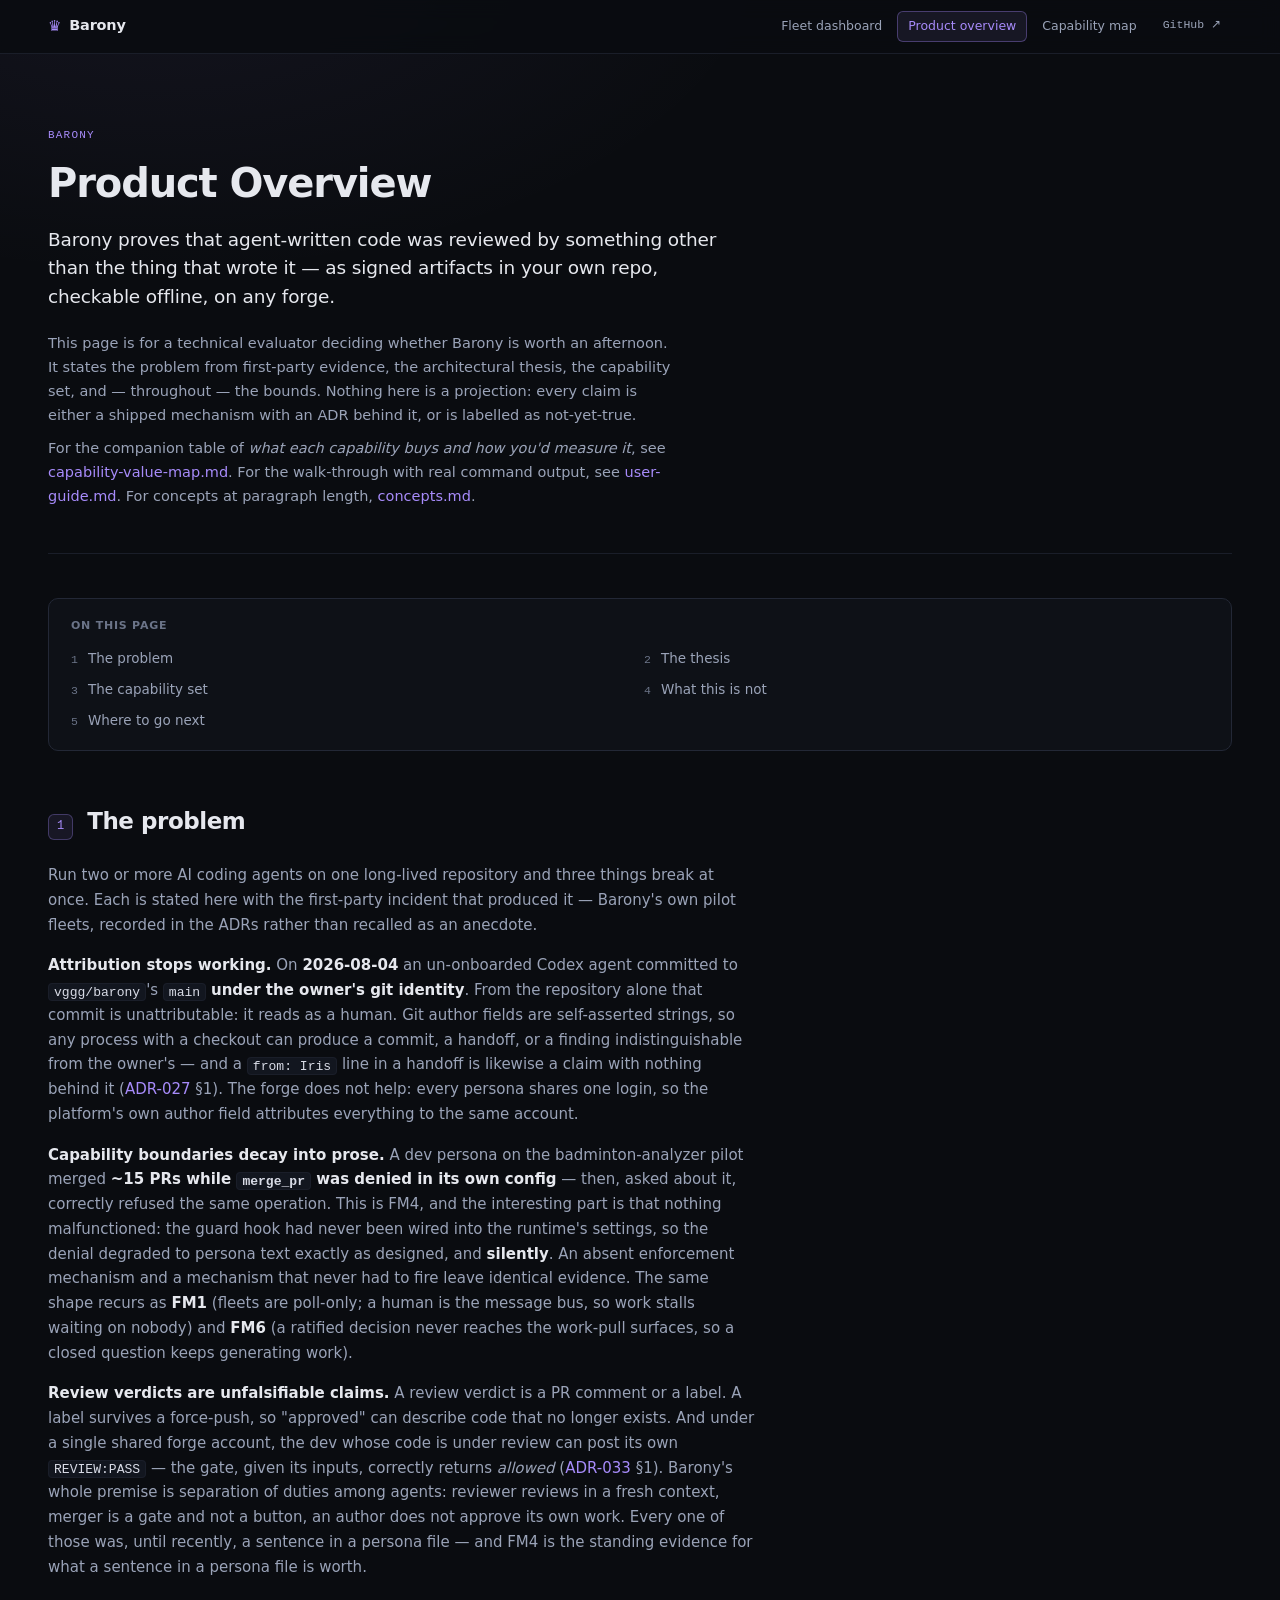
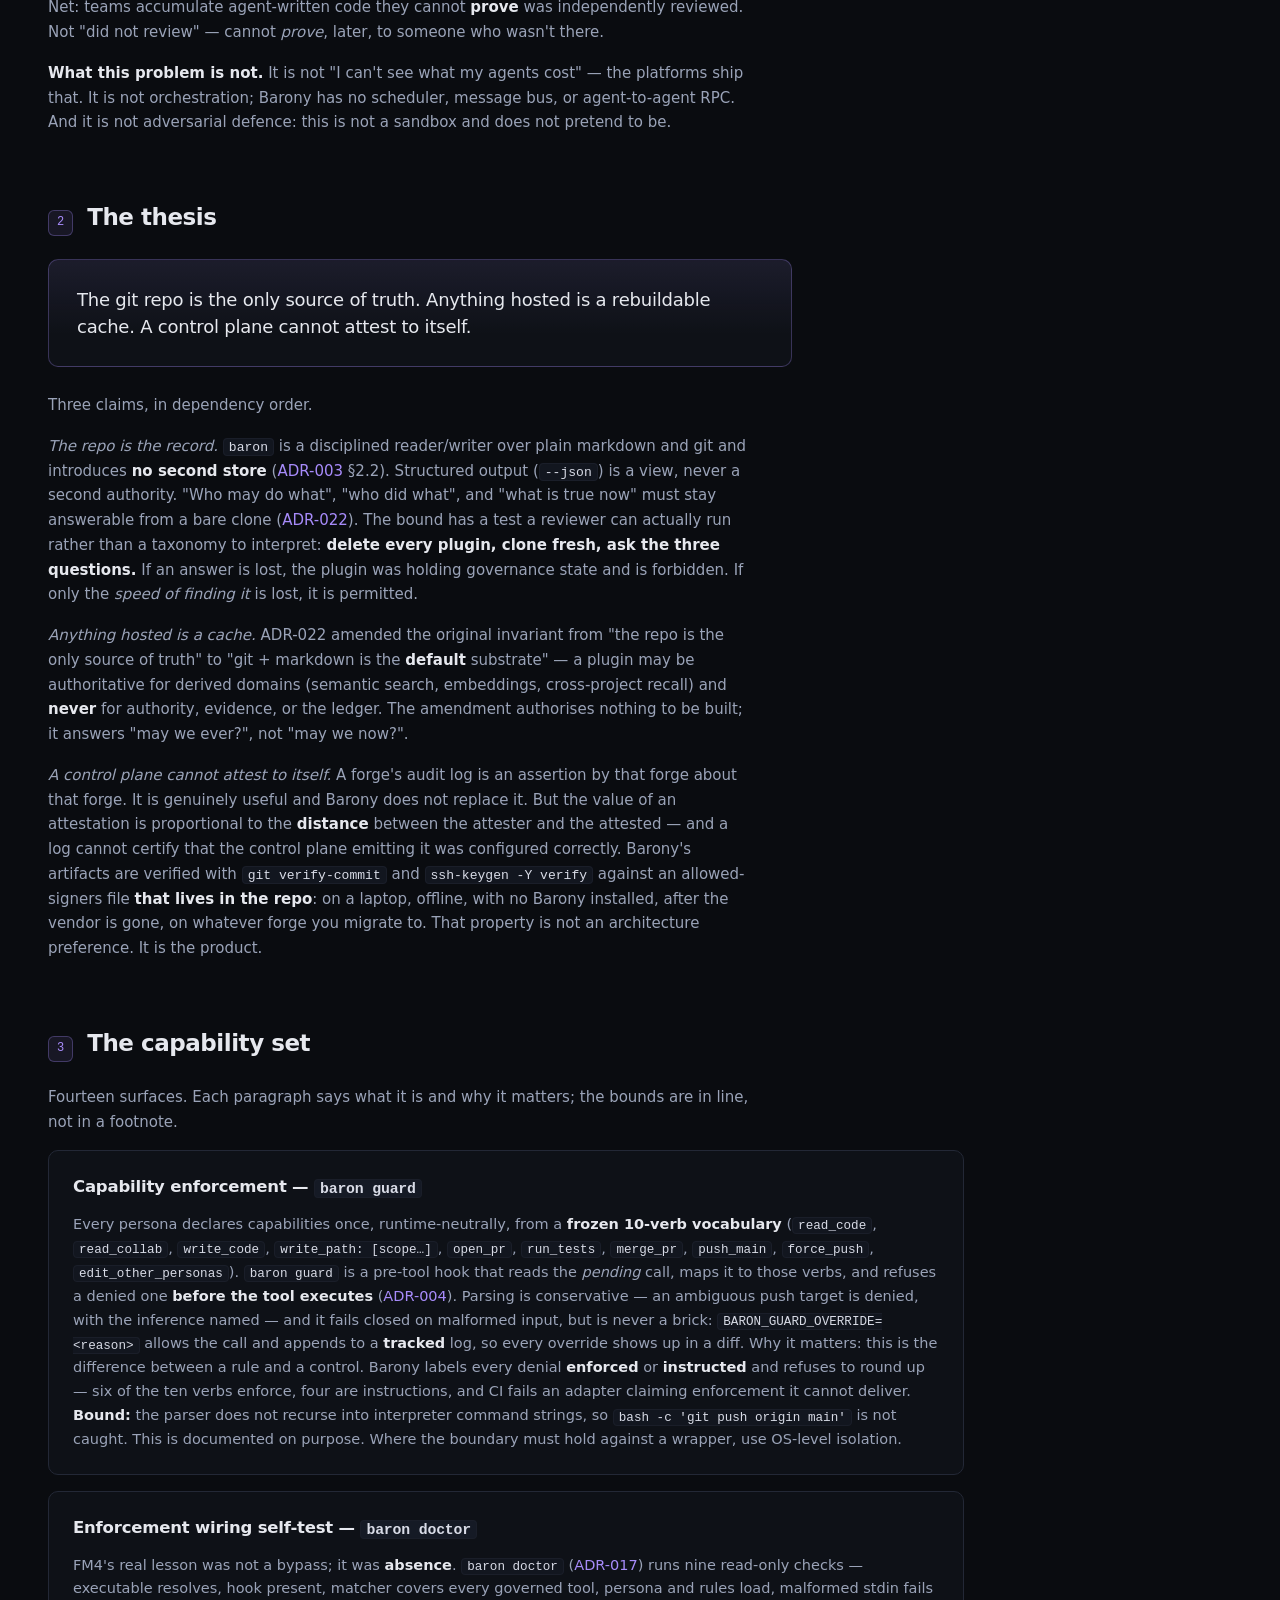
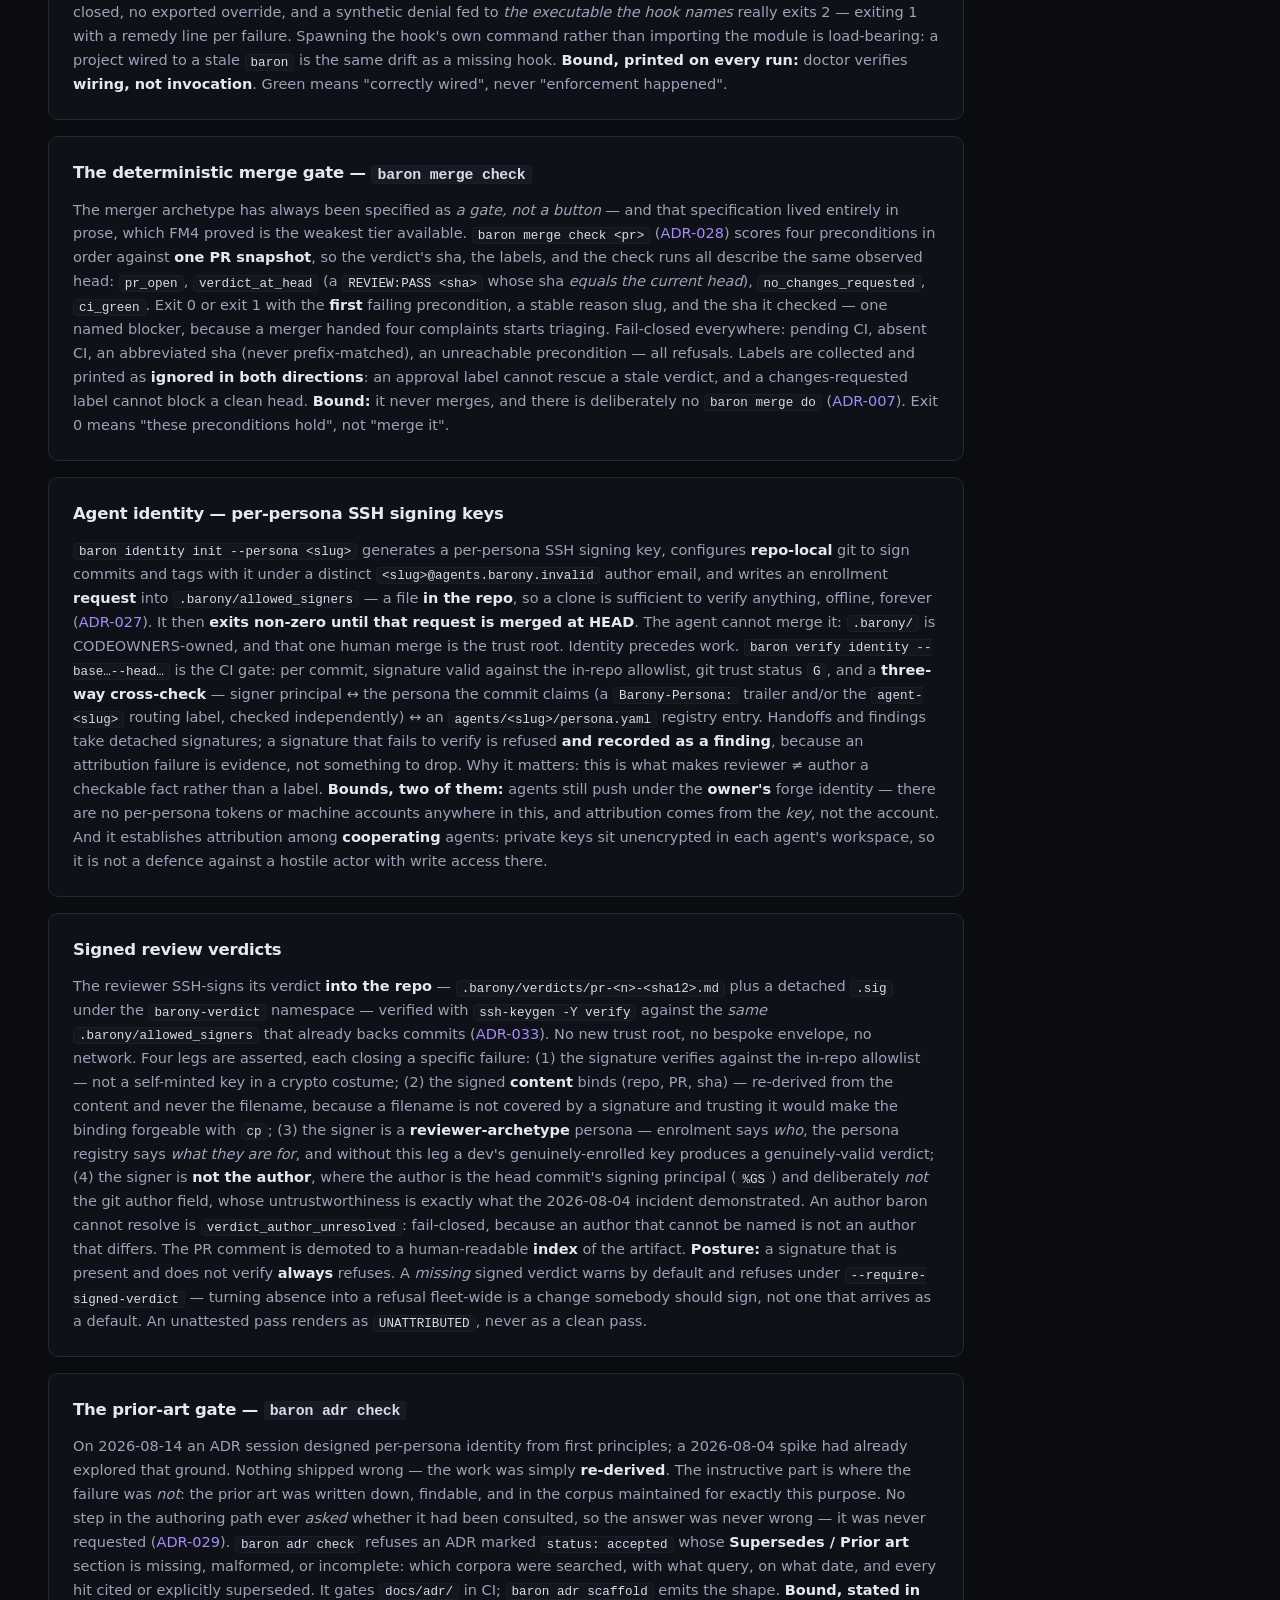
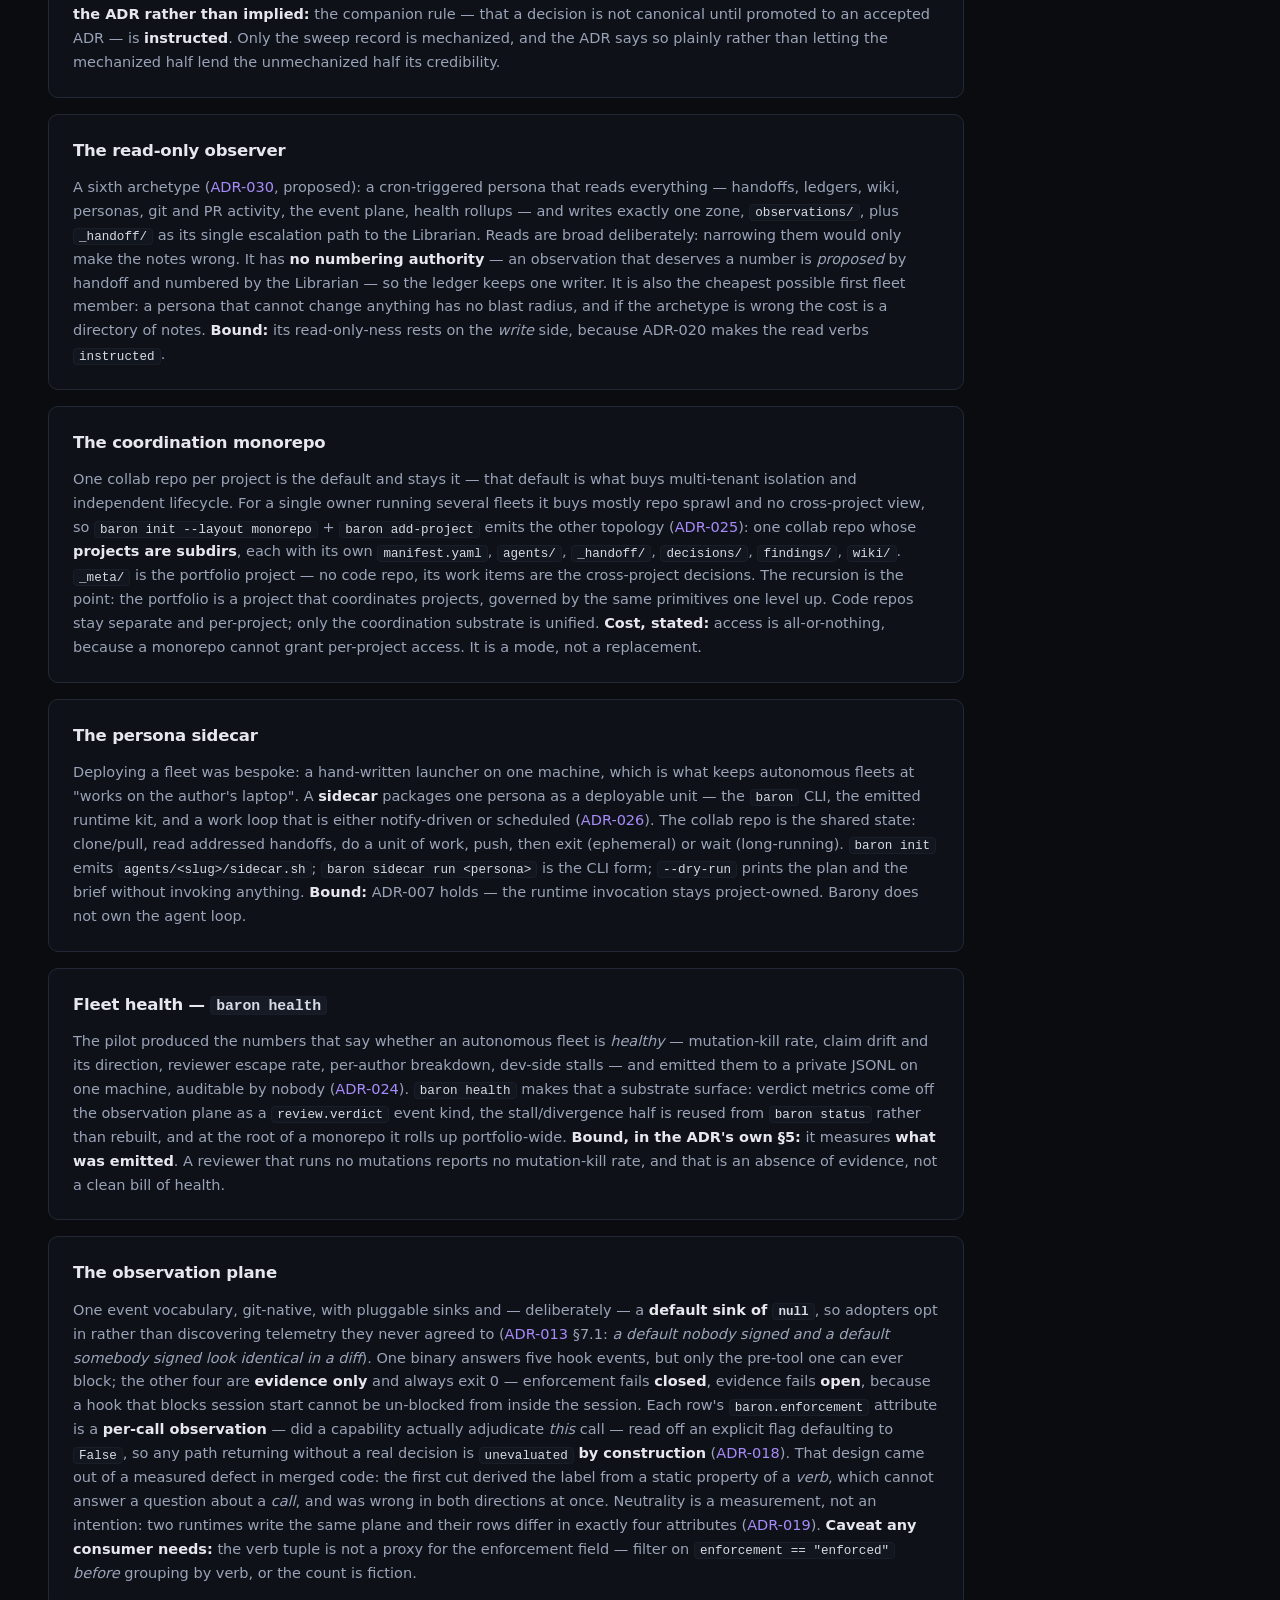
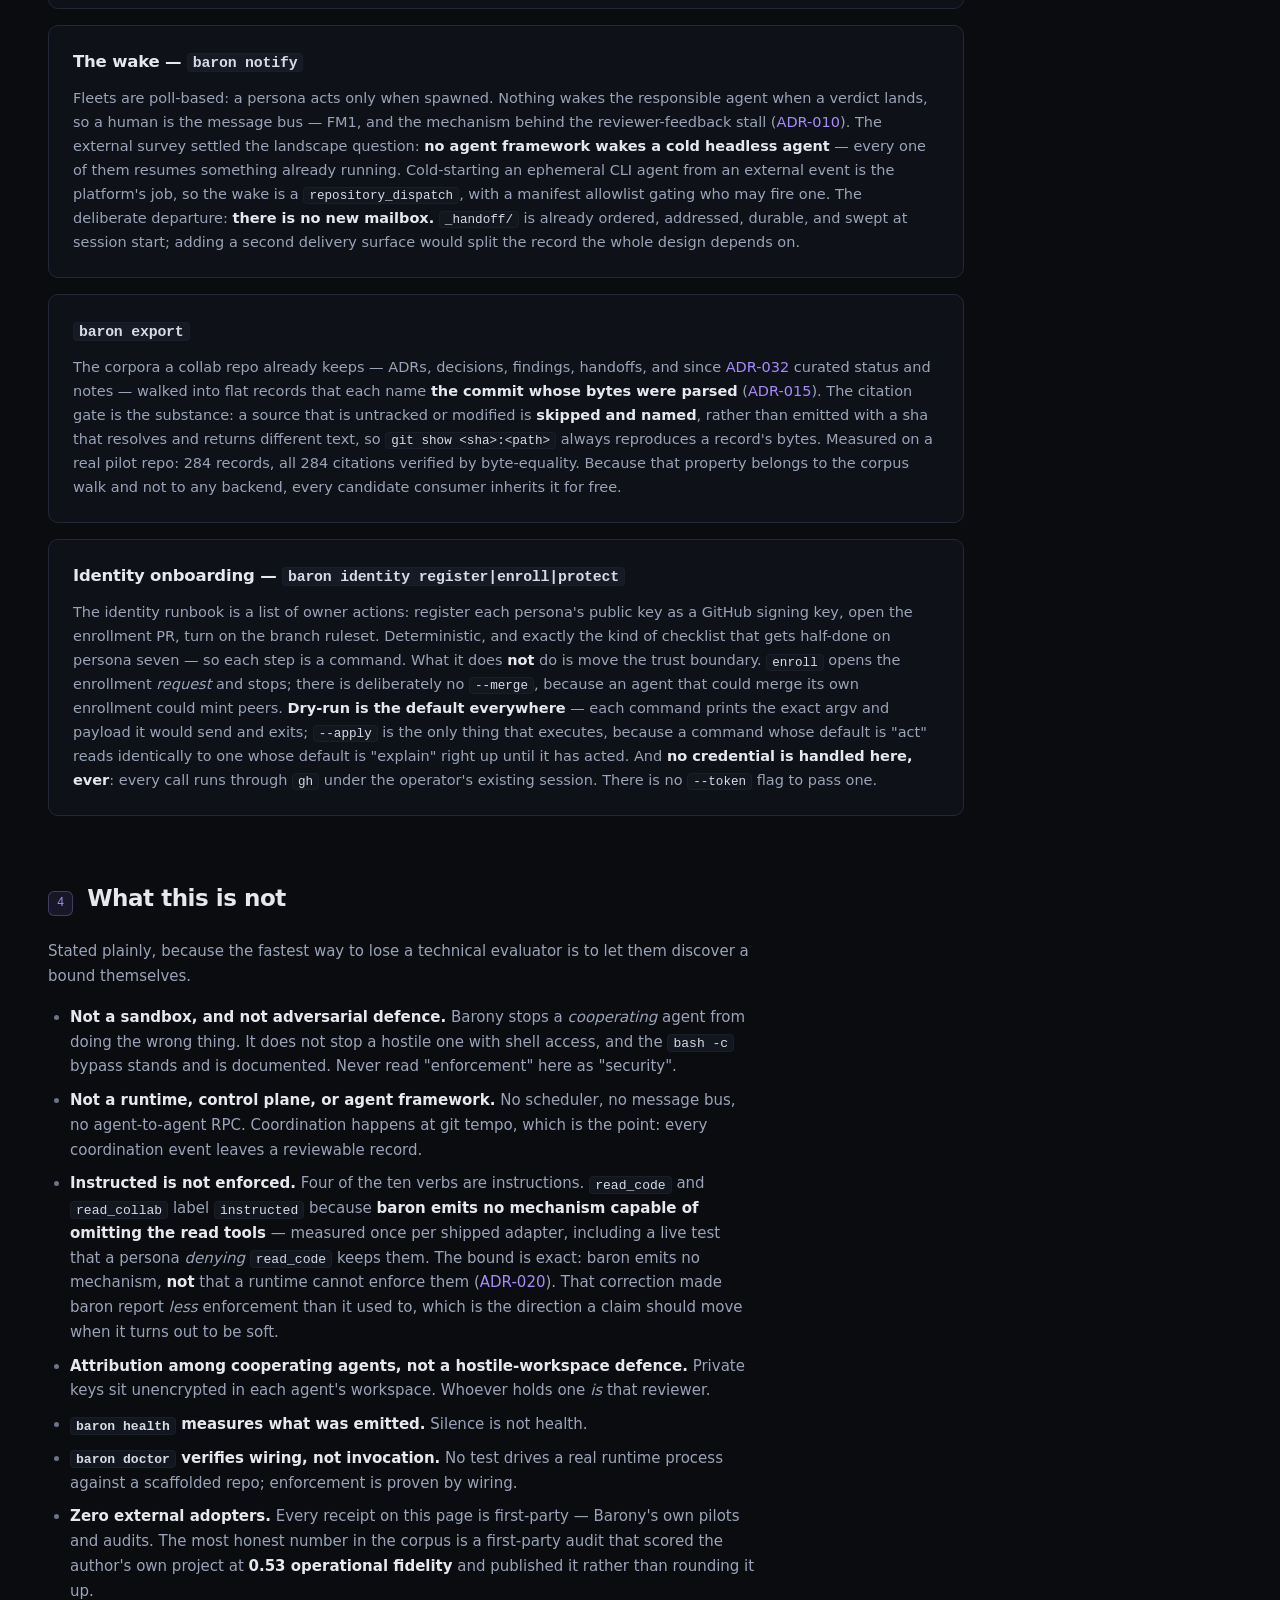
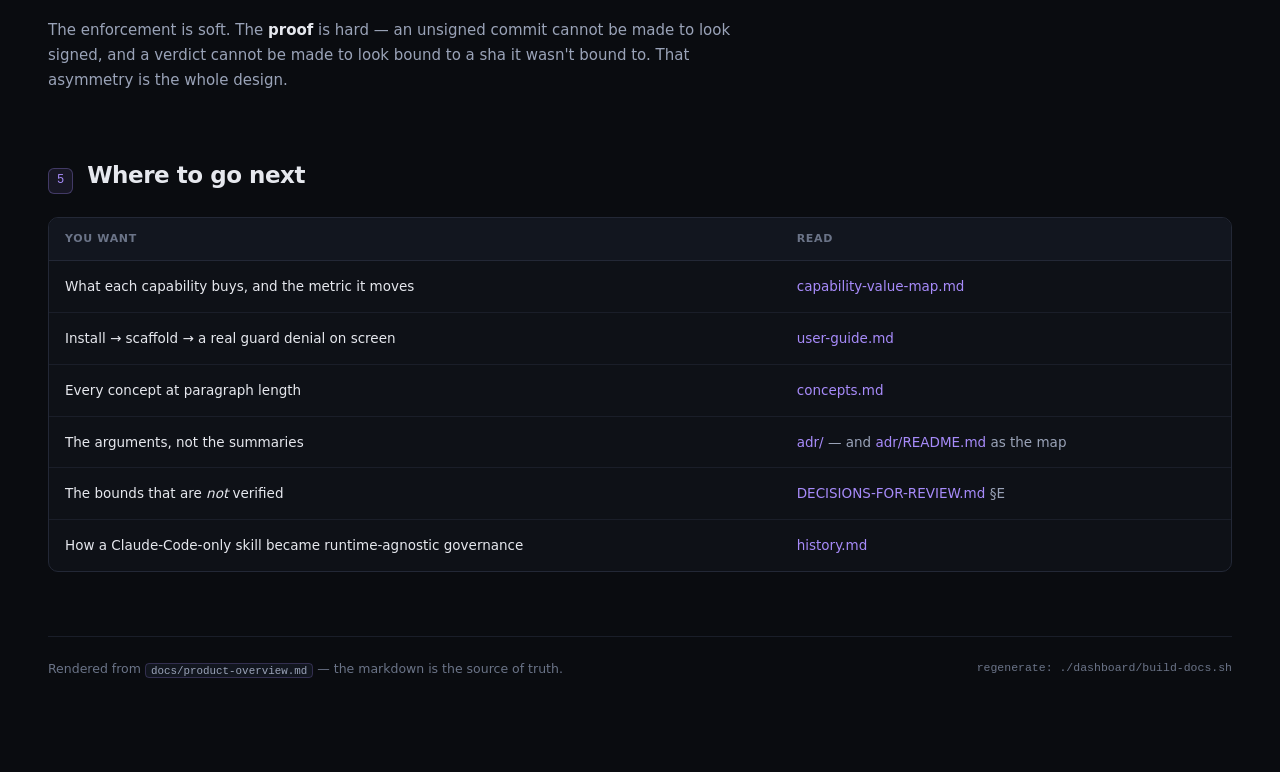
==== dashboard/overview/index.html @ 1c7c7f32 "dev: docs | publish product overview + capability map as Pages, rendered from the markdown `vggg.git" ====
<!doctype html>
<html lang="en">
<head>
<meta charset="utf-8">
<meta name="viewport" content="width=device-width, initial-scale=1">
<title>Barony — Product Overview</title>
<meta name="description" content="Barony proves that agent-written code was reviewed by something other than the thing that wrote it — as signed artifacts in your own repo, checkable offline, on any forge.">
<meta property="og:title" content="Barony — Product Overview">
<meta property="og:description" content="Barony proves that agent-written code was reviewed by something other than the thing that wrote it — as signed artifacts in your own repo, checkable offline, on any forge.">
<link rel="icon" href="data:image/svg+xml,<svg xmlns='http://www.w3.org/2000/svg' viewBox='0 0 100 100'><text y='.9em' font-size='90'>&#9819;</text></svg>">
<link rel="stylesheet" href="../assets/site.css">
</head>
<body>
<!-- GENERATED from docs/product-overview.md by dashboard/build_docs.py — do not edit by hand. -->
<nav class="nav"><div class="nav-in"><a class="nav-brand" href="../"><span class="glyph">&#9819;</span> Barony</a><div class="nav-links"><a href="../">Fleet dashboard</a><a href="../overview/" class="on">Product overview</a><a href="../value-map/">Capability map</a><a class="ext" href="https://github.com/vggg/barony">GitHub&nbsp;↗</a></div></div></nav>
<div class="wrap">
<header class="hero">
<div class="eyebrow">Barony</div>
<h1>Product Overview</h1>
<p class="lede">Barony proves that agent-written code was reviewed by something other than the thing that wrote it — as signed artifacts in your own repo, checkable offline, on any forge.</p>
<p class="standfirst">This page is for a technical evaluator deciding whether Barony is worth an afternoon. It states the problem from first-party evidence, the architectural thesis, the capability set, and — throughout — the bounds. Nothing here is a projection: every claim is either a shipped mechanism with an ADR behind it, or is labelled as not-yet-true.</p>
<p class="standfirst">For the companion table of <em>what each capability buys and how you&#x27;d measure it</em>, see <a href="../value-map/">capability-value-map.md</a>. For the walk-through with real command output, see <a href="https://github.com/vggg/barony/blob/main/docs/user-guide.md">user-guide.md</a>. For concepts at paragraph length, <a href="https://github.com/vggg/barony/blob/main/docs/concepts.md">concepts.md</a>.</p>
</header>
<nav class="toc"><h2>On this page</h2><ol><li><span class="n">1</span><a href="#the-problem">The problem</a></li>
<li><span class="n">2</span><a href="#the-thesis">The thesis</a></li>
<li><span class="n">3</span><a href="#the-capability-set">The capability set</a></li>
<li><span class="n">4</span><a href="#what-this-is-not">What this is not</a></li>
<li><span class="n">5</span><a href="#where-to-go-next">Where to go next</a></li></ol></nav>
<section class="sec" id="the-problem"><div class="sec-head"><span class="sec-num">1</span><h2>The problem</h2></div><p>Run two or more AI coding agents on one long-lived repository and three things break at once. Each is stated here with the first-party incident that produced it — Barony&#x27;s own pilot fleets, recorded in the ADRs rather than recalled as an anecdote.</p>
<p><strong>Attribution stops working.</strong> On <strong>2026-08-04</strong> an un-onboarded Codex agent committed to <code>vggg/barony</code>&#x27;s <code>main</code> <strong>under the owner&#x27;s git identity</strong>. From the repository alone that commit is unattributable: it reads as a human. Git author fields are self-asserted strings, so any process with a checkout can produce a commit, a handoff, or a finding indistinguishable from the owner&#x27;s — and a <code>from: Iris</code> line in a handoff is likewise a claim with nothing behind it (<a href="https://github.com/vggg/barony/blob/main/docs/adr/ADR-027-agent-identity.md">ADR-027</a> §1). The forge does not help: every persona shares one login, so the platform&#x27;s own author field attributes everything to the same account.</p>
<p><strong>Capability boundaries decay into prose.</strong> A dev persona on the badminton-analyzer pilot merged <strong>~15 PRs while <code>merge_pr</code> was denied in its own config</strong> — then, asked about it, correctly refused the same operation. This is FM4, and the interesting part is that nothing malfunctioned: the guard hook had never been wired into the runtime&#x27;s settings, so the denial degraded to persona text exactly as designed, and <strong>silently</strong>. An absent enforcement mechanism and a mechanism that never had to fire leave identical evidence. The same shape recurs as <strong>FM1</strong> (fleets are poll-only; a human is the message bus, so work stalls waiting on nobody) and <strong>FM6</strong> (a ratified decision never reaches the work-pull surfaces, so a closed question keeps generating work).</p>
<p><strong>Review verdicts are unfalsifiable claims.</strong> A review verdict is a PR comment or a label. A label survives a force-push, so &quot;approved&quot; can describe code that no longer exists. And under a single shared forge account, the dev whose code is under review can post its own <code>REVIEW:PASS</code> — the gate, given its inputs, correctly returns <em>allowed</em> (<a href="https://github.com/vggg/barony/blob/main/docs/adr/ADR-033-signed-review-verdicts.md">ADR-033</a> §1). Barony&#x27;s whole premise is separation of duties among agents: reviewer reviews in a fresh context, merger is a gate and not a button, an author does not approve its own work. Every one of those was, until recently, a sentence in a persona file — and FM4 is the standing evidence for what a sentence in a persona file is worth.</p>
<p>Net: teams accumulate agent-written code they cannot <strong>prove</strong> was independently reviewed. Not &quot;did not review&quot; — cannot <em>prove</em>, later, to someone who wasn&#x27;t there.</p>
<p><strong>What this problem is not.</strong> It is not &quot;I can&#x27;t see what my agents cost&quot; — the platforms ship that. It is not orchestration; Barony has no scheduler, message bus, or agent-to-agent RPC. And it is not adversarial defence: this is not a sandbox and does not pretend to be.</p></section>
<section class="sec" id="the-thesis"><div class="sec-head"><span class="sec-num">2</span><h2>The thesis</h2></div><div class="thesis"><p>The git repo is the only source of truth. Anything hosted is a rebuildable cache. A control plane cannot attest to itself.</p></div>
<p>Three claims, in dependency order.</p>
<p><em>The repo is the record.</em> <code>baron</code> is a disciplined reader/writer over plain markdown and git and introduces <strong>no second store</strong> (<a href="https://github.com/vggg/barony/blob/main/docs/adr/ADR-003-baron-cli.md">ADR-003</a> §2.2). Structured output (<code>--json</code>) is a view, never a second authority. &quot;Who may do what&quot;, &quot;who did what&quot;, and &quot;what is true now&quot; must stay answerable from a bare clone (<a href="https://github.com/vggg/barony/blob/main/docs/adr/ADR-022-substrate-invariant-amended-default-not-only.md">ADR-022</a>). The bound has a test a reviewer can actually run rather than a taxonomy to interpret: <strong>delete every plugin, clone fresh, ask the three questions.</strong> If an answer is lost, the plugin was holding governance state and is forbidden. If only the <em>speed of finding it</em> is lost, it is permitted.</p>
<p><em>Anything hosted is a cache.</em> ADR-022 amended the original invariant from &quot;the repo is the only source of truth&quot; to &quot;git + markdown is the <strong>default</strong> substrate&quot; — a plugin may be authoritative for derived domains (semantic search, embeddings, cross-project recall) and <strong>never</strong> for authority, evidence, or the ledger. The amendment authorises nothing to be built; it answers &quot;may we ever?&quot;, not &quot;may we now?&quot;.</p>
<p><em>A control plane cannot attest to itself.</em> A forge&#x27;s audit log is an assertion by that forge about that forge. It is genuinely useful and Barony does not replace it. But the value of an attestation is proportional to the <strong>distance</strong> between the attester and the attested — and a log cannot certify that the control plane emitting it was configured correctly. Barony&#x27;s artifacts are verified with <code>git verify-commit</code> and <code>ssh-keygen -Y verify</code> against an allowed-signers file <strong>that lives in the repo</strong>: on a laptop, offline, with no Barony installed, after the vendor is gone, on whatever forge you migrate to. That property is not an architecture preference. It is the product.</p></section>
<section class="sec" id="the-capability-set"><div class="sec-head"><span class="sec-num">3</span><h2>The capability set</h2></div><p>Fourteen surfaces. Each paragraph says what it is and why it matters; the bounds are in line, not in a footnote.</p>
<div class="cards-col">
<article class="cap">
<h3>Capability enforcement — <code>baron guard</code></h3>
<p>Every persona declares capabilities once, runtime-neutrally, from a <strong>frozen 10-verb vocabulary</strong> (<code>read_code</code>, <code>read_collab</code>, <code>write_code</code>, <code>write_path: [scope…]</code>, <code>open_pr</code>, <code>run_tests</code>, <code>merge_pr</code>, <code>push_main</code>, <code>force_push</code>, <code>edit_other_personas</code>). <code>baron guard</code> is a pre-tool hook that reads the <em>pending</em> call, maps it to those verbs, and refuses a denied one <strong>before the tool executes</strong> (<a href="https://github.com/vggg/barony/blob/main/docs/adr/ADR-004-baron-guard-enforcement.md">ADR-004</a>). Parsing is conservative — an ambiguous push target is denied, with the inference named — and it fails closed on malformed input, but is never a brick: <code>BARON_GUARD_OVERRIDE=&lt;reason&gt;</code> allows the call and appends to a <strong>tracked</strong> log, so every override shows up in a diff. Why it matters: this is the difference between a rule and a control. Barony labels every denial <strong>enforced</strong> or <strong>instructed</strong> and refuses to round up — six of the ten verbs enforce, four are instructions, and CI fails an adapter claiming enforcement it cannot deliver. <strong>Bound:</strong> the parser does not recurse into interpreter command strings, so <code>bash -c &#x27;git push origin main&#x27;</code> is not caught. This is documented on purpose. Where the boundary must hold against a wrapper, use OS-level isolation.</p>
</article>
<article class="cap">
<h3>Enforcement wiring self-test — <code>baron doctor</code></h3>
<p>FM4&#x27;s real lesson was not a bypass; it was <strong>absence</strong>. <code>baron doctor</code> (<a href="https://github.com/vggg/barony/blob/main/docs/adr/ADR-017-baron-doctor-wiring-selftest.md">ADR-017</a>) runs nine read-only checks — executable resolves, hook present, matcher covers every governed tool, persona and rules load, malformed stdin fails closed, no exported override, and a synthetic denial fed to <em>the executable the hook names</em> really exits 2 — exiting 1 with a remedy line per failure. Spawning the hook&#x27;s own command rather than importing the module is load-bearing: a project wired to a stale <code>baron</code> is the same drift as a missing hook. <strong>Bound, printed on every run:</strong> doctor verifies <strong>wiring, not invocation</strong>. Green means &quot;correctly wired&quot;, never &quot;enforcement happened&quot;.</p>
</article>
<article class="cap">
<h3>The deterministic merge gate — <code>baron merge check</code></h3>
<p>The merger archetype has always been specified as <em>a gate, not a button</em> — and that specification lived entirely in prose, which FM4 proved is the weakest tier available. <code>baron merge check &lt;pr&gt;</code> (<a href="https://github.com/vggg/barony/blob/main/docs/adr/ADR-028-mechanized-merge-gate.md">ADR-028</a>) scores four preconditions in order against <strong>one PR snapshot</strong>, so the verdict&#x27;s sha, the labels, and the check runs all describe the same observed head: <code>pr_open</code>, <code>verdict_at_head</code> (a <code>REVIEW:PASS &lt;sha&gt;</code> whose sha <em>equals the current head</em>), <code>no_changes_requested</code>, <code>ci_green</code>. Exit 0 or exit 1 with the <strong>first</strong> failing precondition, a stable reason slug, and the sha it checked — one named blocker, because a merger handed four complaints starts triaging. Fail-closed everywhere: pending CI, absent CI, an abbreviated sha (never prefix-matched), an unreachable precondition — all refusals. Labels are collected and printed as <strong>ignored in both directions</strong>: an approval label cannot rescue a stale verdict, and a changes-requested label cannot block a clean head. <strong>Bound:</strong> it never merges, and there is deliberately no <code>baron merge do</code> (<a href="https://github.com/vggg/barony/blob/main/docs/adr/ADR-007-session-boundary.md">ADR-007</a>). Exit 0 means &quot;these preconditions hold&quot;, not &quot;merge it&quot;.</p>
</article>
<article class="cap">
<h3>Agent identity — per-persona SSH signing keys</h3>
<p><code>baron identity init --persona &lt;slug&gt;</code> generates a per-persona SSH signing key, configures <strong>repo-local</strong> git to sign commits and tags with it under a distinct <code>&lt;slug&gt;@agents.barony.invalid</code> author email, and writes an enrollment <strong>request</strong> into <code>.barony/allowed_signers</code> — a file <strong>in the repo</strong>, so a clone is sufficient to verify anything, offline, forever (<a href="https://github.com/vggg/barony/blob/main/docs/adr/ADR-027-agent-identity.md">ADR-027</a>). It then <strong>exits non-zero until that request is merged at HEAD</strong>. The agent cannot merge it: <code>.barony/</code> is CODEOWNERS-owned, and that one human merge is the trust root. Identity precedes work. <code>baron verify identity --base…--head…</code> is the CI gate: per commit, signature valid against the in-repo allowlist, git trust status <code>G</code>, and a <strong>three-way cross-check</strong> — signer principal ↔ the persona the commit claims (a <code>Barony-Persona:</code> trailer and/or the <code>agent-&lt;slug&gt;</code> routing label, checked independently) ↔ an <code>agents/&lt;slug&gt;/persona.yaml</code> registry entry. Handoffs and findings take detached signatures; a signature that fails to verify is refused <strong>and recorded as a finding</strong>, because an attribution failure is evidence, not something to drop. Why it matters: this is what makes reviewer ≠ author a checkable fact rather than a label. <strong>Bounds, two of them:</strong> agents still push under the <strong>owner&#x27;s</strong> forge identity — there are no per-persona tokens or machine accounts anywhere in this, and attribution comes from the <em>key</em>, not the account. And it establishes attribution among <strong>cooperating</strong> agents: private keys sit unencrypted in each agent&#x27;s workspace, so it is not a defence against a hostile actor with write access there.</p>
</article>
<article class="cap">
<h3>Signed review verdicts</h3>
<p>The reviewer SSH-signs its verdict <strong>into the repo</strong> — <code>.barony/verdicts/pr-&lt;n&gt;-&lt;sha12&gt;.md</code> plus a detached <code>.sig</code> under the <code>barony-verdict</code> namespace — verified with <code>ssh-keygen -Y verify</code> against the <em>same</em> <code>.barony/allowed_signers</code> that already backs commits (<a href="https://github.com/vggg/barony/blob/main/docs/adr/ADR-033-signed-review-verdicts.md">ADR-033</a>). No new trust root, no bespoke envelope, no network. Four legs are asserted, each closing a specific failure: (1) the signature verifies against the in-repo allowlist — not a self-minted key in a crypto costume; (2) the signed <strong>content</strong> binds (repo, PR, sha) — re-derived from the content and never the filename, because a filename is not covered by a signature and trusting it would make the binding forgeable with <code>cp</code>; (3) the signer is a <strong>reviewer-archetype</strong> persona — enrolment says <em>who</em>, the persona registry says <em>what they are for</em>, and without this leg a dev&#x27;s genuinely-enrolled key produces a genuinely-valid verdict; (4) the signer is <strong>not the author</strong>, where the author is the head commit&#x27;s signing principal (<code>%GS</code>) and deliberately <em>not</em> the git author field, whose untrustworthiness is exactly what the 2026-08-04 incident demonstrated. An author baron cannot resolve is <code>verdict_author_unresolved</code>: fail-closed, because an author that cannot be named is not an author that differs. The PR comment is demoted to a human-readable <strong>index</strong> of the artifact. <strong>Posture:</strong> a signature that is present and does not verify <strong>always</strong> refuses. A <em>missing</em> signed verdict warns by default and refuses under <code>--require-signed-verdict</code> — turning absence into a refusal fleet-wide is a change somebody should sign, not one that arrives as a default. An unattested pass renders as <code>UNATTRIBUTED</code>, never as a clean pass.</p>
</article>
<article class="cap">
<h3>The prior-art gate — <code>baron adr check</code></h3>
<p>On 2026-08-14 an ADR session designed per-persona identity from first principles; a 2026-08-04 spike had already explored that ground. Nothing shipped wrong — the work was simply <strong>re-derived</strong>. The instructive part is where the failure was <em>not</em>: the prior art was written down, findable, and in the corpus maintained for exactly this purpose. No step in the authoring path ever <em>asked</em> whether it had been consulted, so the answer was never wrong — it was never requested (<a href="https://github.com/vggg/barony/blob/main/docs/adr/ADR-029-prior-art-gate.md">ADR-029</a>). <code>baron adr check</code> refuses an ADR marked <code>status: accepted</code> whose <strong>Supersedes / Prior art</strong> section is missing, malformed, or incomplete: which corpora were searched, with what query, on what date, and every hit cited or explicitly superseded. It gates <code>docs/adr/</code> in CI; <code>baron adr scaffold</code> emits the shape. <strong>Bound, stated in the ADR rather than implied:</strong> the companion rule — that a decision is not canonical until promoted to an accepted ADR — is <strong>instructed</strong>. Only the sweep record is mechanized, and the ADR says so plainly rather than letting the mechanized half lend the unmechanized half its credibility.</p>
</article>
<article class="cap">
<h3>The read-only observer</h3>
<p>A sixth archetype (<a href="https://github.com/vggg/barony/blob/main/docs/adr/ADR-030-observer-archetype.md">ADR-030</a>, proposed): a cron-triggered persona that reads everything — handoffs, ledgers, wiki, personas, git and PR activity, the event plane, health rollups — and writes exactly one zone, <code>observations/</code>, plus <code>_handoff/</code> as its single escalation path to the Librarian. Reads are broad deliberately: narrowing them would only make the notes wrong. It has <strong>no numbering authority</strong> — an observation that deserves a number is <em>proposed</em> by handoff and numbered by the Librarian — so the ledger keeps one writer. It is also the cheapest possible first fleet member: a persona that cannot change anything has no blast radius, and if the archetype is wrong the cost is a directory of notes. <strong>Bound:</strong> its read-only-ness rests on the <em>write</em> side, because ADR-020 makes the read verbs <code>instructed</code>.</p>
</article>
<article class="cap">
<h3>The coordination monorepo</h3>
<p>One collab repo per project is the default and stays it — that default is what buys multi-tenant isolation and independent lifecycle. For a single owner running several fleets it buys mostly repo sprawl and no cross-project view, so <code>baron init --layout monorepo</code> + <code>baron add-project</code> emits the other topology (<a href="https://github.com/vggg/barony/blob/main/docs/adr/ADR-025-coordination-monorepo.md">ADR-025</a>): one collab repo whose <strong>projects are subdirs</strong>, each with its own <code>manifest.yaml</code>, <code>agents/</code>, <code>_handoff/</code>, <code>decisions/</code>, <code>findings/</code>, <code>wiki/</code>. <code>_meta/</code> is the portfolio project — no code repo, its work items are the cross-project decisions. The recursion is the point: the portfolio is a project that coordinates projects, governed by the same primitives one level up. Code repos stay separate and per-project; only the coordination substrate is unified. <strong>Cost, stated:</strong> access is all-or-nothing, because a monorepo cannot grant per-project access. It is a mode, not a replacement.</p>
</article>
<article class="cap">
<h3>The persona sidecar</h3>
<p>Deploying a fleet was bespoke: a hand-written launcher on one machine, which is what keeps autonomous fleets at &quot;works on the author&#x27;s laptop&quot;. A <strong>sidecar</strong> packages one persona as a deployable unit — the <code>baron</code> CLI, the emitted runtime kit, and a work loop that is either notify-driven or scheduled (<a href="https://github.com/vggg/barony/blob/main/docs/adr/ADR-026-persona-sidecar.md">ADR-026</a>). The collab repo is the shared state: clone/pull, read addressed handoffs, do a unit of work, push, then exit (ephemeral) or wait (long-running). <code>baron init</code> emits <code>agents/&lt;slug&gt;/sidecar.sh</code>; <code>baron sidecar run &lt;persona&gt;</code> is the CLI form; <code>--dry-run</code> prints the plan and the brief without invoking anything. <strong>Bound:</strong> ADR-007 holds — the runtime invocation stays project-owned. Barony does not own the agent loop.</p>
</article>
<article class="cap">
<h3>Fleet health — <code>baron health</code></h3>
<p>The pilot produced the numbers that say whether an autonomous fleet is <em>healthy</em> — mutation-kill rate, claim drift and its direction, reviewer escape rate, per-author breakdown, dev-side stalls — and emitted them to a private JSONL on one machine, auditable by nobody (<a href="https://github.com/vggg/barony/blob/main/docs/adr/ADR-024-fleet-health.md">ADR-024</a>). <code>baron health</code> makes that a substrate surface: verdict metrics come off the observation plane as a <code>review.verdict</code> event kind, the stall/divergence half is reused from <code>baron status</code> rather than rebuilt, and at the root of a monorepo it rolls up portfolio-wide. <strong>Bound, in the ADR&#x27;s own §5:</strong> it measures <strong>what was emitted</strong>. A reviewer that runs no mutations reports no mutation-kill rate, and that is an absence of evidence, not a clean bill of health.</p>
</article>
<article class="cap">
<h3>The observation plane</h3>
<p>One event vocabulary, git-native, with pluggable sinks and — deliberately — a <strong>default sink of <code>null</code></strong>, so adopters opt in rather than discovering telemetry they never agreed to (<a href="https://github.com/vggg/barony/blob/main/docs/adr/ADR-013-observation-plane-events-and-sinks.md">ADR-013</a> §7.1: <em>a default nobody signed and a default somebody signed look identical in a diff</em>). One binary answers five hook events, but only the pre-tool one can ever block; the other four are <strong>evidence only</strong> and always exit 0 — enforcement fails <strong>closed</strong>, evidence fails <strong>open</strong>, because a hook that blocks session start cannot be un-blocked from inside the session. Each row&#x27;s <code>baron.enforcement</code> attribute is a <strong>per-call observation</strong> — did a capability actually adjudicate <em>this</em> call — read off an explicit flag defaulting to <code>False</code>, so any path returning without a real decision is <code>unevaluated</code> <strong>by construction</strong> (<a href="https://github.com/vggg/barony/blob/main/docs/adr/ADR-018-adjudicated-enforcement-on-the-event.md">ADR-018</a>). That design came out of a measured defect in merged code: the first cut derived the label from a static property of a <em>verb</em>, which cannot answer a question about a <em>call</em>, and was wrong in both directions at once. Neutrality is a measurement, not an intention: two runtimes write the same plane and their rows differ in exactly four attributes (<a href="https://github.com/vggg/barony/blob/main/docs/adr/ADR-019-runtime-neutral-event-plane.md">ADR-019</a>). <strong>Caveat any consumer needs:</strong> the verb tuple is not a proxy for the enforcement field — filter on <code>enforcement == &quot;enforced&quot;</code> <em>before</em> grouping by verb, or the count is fiction.</p>
</article>
<article class="cap">
<h3>The wake — <code>baron notify</code></h3>
<p>Fleets are poll-based: a persona acts only when spawned. Nothing wakes the responsible agent when a verdict lands, so a human is the message bus — FM1, and the mechanism behind the reviewer-feedback stall (<a href="https://github.com/vggg/barony/blob/main/docs/adr/ADR-010-baron-notify-wake.md">ADR-010</a>). The external survey settled the landscape question: <strong>no agent framework wakes a cold headless agent</strong> — every one of them resumes something already running. Cold-starting an ephemeral CLI agent from an external event is the platform&#x27;s job, so the wake is a <code>repository_dispatch</code>, with a manifest allowlist gating who may fire one. The deliberate departure: <strong>there is no new mailbox.</strong> <code>_handoff/</code> is already ordered, addressed, durable, and swept at session start; adding a second delivery surface would split the record the whole design depends on.</p>
</article>
<article class="cap">
<h3><code>baron export</code></h3>
<p>The corpora a collab repo already keeps — ADRs, decisions, findings, handoffs, and since <a href="https://github.com/vggg/barony/blob/main/docs/adr/ADR-032-export-reach-monorepo-and-widened-corpus.md">ADR-032</a> curated status and notes — walked into flat records that each name <strong>the commit whose bytes were parsed</strong> (<a href="https://github.com/vggg/barony/blob/main/docs/adr/ADR-015-baron-export.md">ADR-015</a>). The citation gate is the substance: a source that is untracked or modified is <strong>skipped and named</strong>, rather than emitted with a sha that resolves and returns different text, so <code>git show &lt;sha&gt;:&lt;path&gt;</code> always reproduces a record&#x27;s bytes. Measured on a real pilot repo: 284 records, all 284 citations verified by byte-equality. Because that property belongs to the corpus walk and not to any backend, every candidate consumer inherits it for free.</p>
</article>
<article class="cap">
<h3>Identity onboarding — <code>baron identity register|enroll|protect</code></h3>
<p>The identity runbook is a list of owner actions: register each persona&#x27;s public key as a GitHub signing key, open the enrollment PR, turn on the branch ruleset. Deterministic, and exactly the kind of checklist that gets half-done on persona seven — so each step is a command. What it does <strong>not</strong> do is move the trust boundary. <code>enroll</code> opens the enrollment <em>request</em> and stops; there is deliberately no <code>--merge</code>, because an agent that could merge its own enrollment could mint peers. <strong>Dry-run is the default everywhere</strong> — each command prints the exact argv and payload it would send and exits; <code>--apply</code> is the only thing that executes, because a command whose default is &quot;act&quot; reads identically to one whose default is &quot;explain&quot; right up until it has acted. And <strong>no credential is handled here, ever</strong>: every call runs through <code>gh</code> under the operator&#x27;s existing session. There is no <code>--token</code> flag to pass one.</p>
</article>
</div></section>
<section class="sec" id="what-this-is-not"><div class="sec-head"><span class="sec-num">4</span><h2>What this is not</h2></div><p>Stated plainly, because the fastest way to lose a technical evaluator is to let them discover a bound themselves.</p>
<ul>
<li><strong>Not a sandbox, and not adversarial defence.</strong> Barony stops a <em>cooperating</em> agent from doing the wrong thing. It does not stop a hostile one with shell access, and the <code>bash -c</code> bypass stands and is documented. Never read &quot;enforcement&quot; here as &quot;security&quot;.</li>
<li><strong>Not a runtime, control plane, or agent framework.</strong> No scheduler, no message bus, no agent-to-agent RPC. Coordination happens at git tempo, which is the point: every coordination event leaves a reviewable record.</li>
<li><strong>Instructed is not enforced.</strong> Four of the ten verbs are instructions. <code>read_code</code> and <code>read_collab</code> label <code>instructed</code> because <strong>baron emits no mechanism capable of omitting the read tools</strong> — measured once per shipped adapter, including a live test that a persona <em>denying</em> <code>read_code</code> keeps them. The bound is exact: baron emits no mechanism, <strong>not</strong> that a runtime cannot enforce them (<a href="https://github.com/vggg/barony/blob/main/docs/adr/ADR-020-read-verb-posture-measured-on-four-adapters.md">ADR-020</a>). That correction made baron report <em>less</em> enforcement than it used to, which is the direction a claim should move when it turns out to be soft.</li>
<li><strong>Attribution among cooperating agents, not a hostile-workspace defence.</strong> Private keys sit unencrypted in each agent&#x27;s workspace. Whoever holds one <em>is</em> that reviewer.</li>
<li><strong><code>baron health</code> measures what was emitted.</strong> Silence is not health.</li>
<li><strong><code>baron doctor</code> verifies wiring, not invocation.</strong> No test drives a real runtime process against a scaffolded repo; enforcement is proven by wiring.</li>
<li><strong>Zero external adopters.</strong> Every receipt on this page is first-party — Barony&#x27;s own pilots and audits. The most honest number in the corpus is a first-party audit that scored the author&#x27;s own project at <strong>0.53 operational fidelity</strong> and published it rather than rounding it up.</li>
</ul>
<p>The enforcement is soft. The <strong>proof</strong> is hard — an unsigned commit cannot be made to look signed, and a verdict cannot be made to look bound to a sha it wasn&#x27;t bound to. That asymmetry is the whole design.</p></section>
<section class="sec" id="where-to-go-next"><div class="sec-head"><span class="sec-num">5</span><h2>Where to go next</h2></div><div class="tbl-wrap">
<table class="narrow">
<thead><tr><th>You want</th><th>Read</th></tr></thead>
<tbody>
<tr><td data-label="You want">What each capability buys, and the metric it moves</td><td data-label="Read"><a href="../value-map/">capability-value-map.md</a></td></tr>
<tr><td data-label="You want">Install → scaffold → a real guard denial on screen</td><td data-label="Read"><a href="https://github.com/vggg/barony/blob/main/docs/user-guide.md">user-guide.md</a></td></tr>
<tr><td data-label="You want">Every concept at paragraph length</td><td data-label="Read"><a href="https://github.com/vggg/barony/blob/main/docs/concepts.md">concepts.md</a></td></tr>
<tr><td data-label="You want">The arguments, not the summaries</td><td data-label="Read"><a href="https://github.com/vggg/barony/tree/main/docs/adr">adr/</a> — and <a href="https://github.com/vggg/barony/blob/main/docs/adr/README.md">adr/README.md</a> as the map</td></tr>
<tr><td data-label="You want">The bounds that are <em>not</em> verified</td><td data-label="Read"><a href="https://github.com/vggg/barony/blob/main/docs/DECISIONS-FOR-REVIEW.md">DECISIONS-FOR-REVIEW.md</a> §E</td></tr>
<tr><td data-label="You want">How a Claude-Code-only skill became runtime-agnostic governance</td><td data-label="Read"><a href="https://github.com/vggg/barony/blob/main/docs/history.md">history.md</a></td></tr>
</tbody></table></div></section>
<footer class="foot">
  <span>Rendered from <a href="https://github.com/vggg/barony/blob/main/docs/product-overview.md"><code>docs/product-overview.md</code></a> — the markdown is the source of truth.</span>
  <span class="src">regenerate: ./dashboard/build-docs.sh</span>
</footer>
</div>
</body>
</html>
---- dashboard/assets/site.css ----
/* Barony product site — "calm control", the v1 dashboard treatment applied to prose.
 *
 * Same tokens as dashboard/v1/style.css: near-black ground, 1px quiet borders,
 * one violet accent, semantic colour reserved for status. Hierarchy comes from
 * type weight and spacing, not from boxes.
 *
 * These pages are GENERATED. Edit docs/*.md (prose) or dashboard/build_docs.py
 * (structure) — never the emitted HTML. This file is hand-written and is the one
 * place page styling lives.
 */

:root {
  --bg: #0a0c10;
  --panel: #0e1117;
  --panel-2: #12161f;
  --line: #232836;
  --line-soft: #1a1e29;

  --text: #e6e8ee;
  --text-dim: #9aa3b8;
  --text-mute: #6b7488;

  --accent: #a78bfa;
  --accent-wash: rgba(167, 139, 250, 0.09);

  --good: #34d399;
  --warn: #fbbf24;
  --bad: #f87171;

  --r: 10px;
  --mono: ui-monospace, SFMono-Regular, "SF Mono", Menlo, monospace;
  --sans: ui-sans-serif, -apple-system, "Inter", "Segoe UI", system-ui, sans-serif;
}

* { box-sizing: border-box; }

body {
  margin: 0;
  background: var(--bg);
  color: var(--text);
  font-family: var(--sans);
  font-size: 15px;
  line-height: 1.65;
  -webkit-font-smoothing: antialiased;
  background-image: radial-gradient(900px 500px at 12% -8%, rgba(167,139,250,0.07), transparent 70%);
  background-attachment: fixed;
}

a { color: var(--accent); text-decoration: none; }
a:hover { text-decoration: underline; text-underline-offset: 3px; }

code {
  font-family: var(--mono); font-size: 0.87em;
  background: var(--panel-2); border: 1px solid var(--line-soft);
  padding: 0.5px 5px; border-radius: 4px; color: #d8dbe6;
}
a code { color: inherit; border-color: rgba(167,139,250,0.22); }

/* -------------------------------------------------------------------- chrome */

.nav {
  position: sticky; top: 0; z-index: 20;
  background: rgba(10, 12, 16, 0.88);
  backdrop-filter: blur(10px);
  border-bottom: 1px solid var(--line-soft);
}
.nav-in {
  max-width: 1240px; margin: 0 auto; padding: 11px 28px;
  display: flex; align-items: center; gap: 18px; flex-wrap: wrap;
}
.nav-brand {
  font-weight: 600; letter-spacing: -0.015em; font-size: 14.5px;
  color: var(--text); text-decoration: none; display: inline-flex; gap: 8px; align-items: center;
}
.nav-brand:hover { text-decoration: none; color: var(--accent); }
.nav-brand .glyph { color: var(--accent); font-size: 15px; }
.nav-links { display: flex; gap: 4px; flex-wrap: wrap; margin-left: auto; }
.nav-links a {
  font-size: 12.5px; color: var(--text-dim); text-decoration: none;
  padding: 4px 10px; border-radius: 6px; border: 1px solid transparent;
}
.nav-links a:hover { color: var(--text); background: var(--panel-2); text-decoration: none; }
.nav-links a.on {
  color: var(--accent); border-color: rgba(167,139,250,0.35); background: var(--accent-wash);
}
.nav-links a.ext { font-family: var(--mono); font-size: 11.5px; }

.wrap { max-width: 1240px; margin: 0 auto; padding: 0 28px 96px; }

/* ---------------------------------------------------------------------- hero */

.hero { padding: 72px 0 44px; border-bottom: 1px solid var(--line-soft); margin-bottom: 44px; }
.hero .eyebrow {
  font-family: var(--mono); font-size: 11px; letter-spacing: 0.11em;
  text-transform: uppercase; color: var(--accent); margin-bottom: 16px;
}
.hero h1 {
  margin: 0 0 20px; font-size: 40px; line-height: 1.15;
  font-weight: 640; letter-spacing: -0.028em; max-width: 20ch;
}
.hero .lede {
  margin: 0; font-size: 18.5px; line-height: 1.55; color: var(--text);
  max-width: 60ch; font-weight: 450; letter-spacing: -0.008em;
}
.hero .lede strong { font-weight: 560; }
.hero .standfirst {
  margin: 20px 0 0; font-size: 14.5px; color: var(--text-dim); max-width: 68ch;
}
.hero .standfirst + .standfirst { margin-top: 10px; }
@media (max-width: 680px) {
  .hero { padding-top: 48px; }
  .hero h1 { font-size: 30px; }
  .hero .lede { font-size: 16.5px; }
}

/* ------------------------------------------------------------------ sections */

section.sec { margin-bottom: 64px; scroll-margin-top: 72px; }
.sec-head { display: flex; align-items: baseline; gap: 14px; margin-bottom: 22px; }
.sec-num {
  font-family: var(--mono); font-size: 12px; color: var(--accent);
  border: 1px solid rgba(167,139,250,0.3); background: var(--accent-wash);
  border-radius: 6px; padding: 2px 8px; flex: none;
}
.sec-head h2 {
  margin: 0; font-size: 23px; font-weight: 600; letter-spacing: -0.02em;
}
.sec > p, .sec > ul, .sec > ol, .sec > blockquote { max-width: 74ch; }
.sec > p { margin: 0 0 16px; color: var(--text-dim); }
.sec > p strong { color: var(--text); font-weight: 560; }

ul, ol { padding-left: 22px; }
li { margin-bottom: 9px; color: var(--text-dim); }
li strong { color: var(--text); font-weight: 560; }
li::marker { color: var(--text-mute); }

hr { border: 0; border-top: 1px solid var(--line-soft); margin: 40px 0; }

/* ------------------------------------------------------------------ cards */

/* The cards ARE the measure: the box stops where the prose stops, rather than
 * a full-bleed border around a column of text that ends two-thirds across. */
.cards-col { display: grid; gap: 16px; max-width: 96ch; }

.cap {
  border: 1px solid var(--line); border-radius: var(--r);
  background: var(--panel); padding: 22px 24px;
  transition: border-color .18s ease;
}
.cap:hover { border-color: #2c3245; }
.cap h3 {
  margin: 0 0 12px; font-size: 16.5px; font-weight: 600; letter-spacing: -0.012em;
  color: var(--text);
}
.cap h3 code { font-size: 0.9em; background: #151a25; }
.cap p { margin: 0 0 12px; color: var(--text-dim); font-size: 14.5px; }
.cap p:last-child { margin-bottom: 0; }
.cap p strong { color: var(--text); font-weight: 560; }

/* ------------------------------------------------------------------- tables */

.tbl-wrap {
  border: 1px solid var(--line); border-radius: var(--r);
  background: var(--panel); overflow-x: auto; margin-bottom: 20px;
}
table { border-collapse: collapse; width: 100%; font-size: 13.5px; }
/* Fixed layout on the five-column maps: the colgroup below then decides the
 * proportions, so the status rail stays put across all four tables instead of
 * jittering with whatever prose happens to be in that section. */
table.map { table-layout: fixed; }
thead th {
  text-align: left; padding: 12px 16px; vertical-align: bottom;
  font-size: 11px; font-weight: 600; letter-spacing: 0.06em; text-transform: uppercase;
  color: var(--text-mute); border-bottom: 1px solid var(--line);
  background: var(--panel-2);
}
table.narrow thead th { white-space: nowrap; }
tbody td {
  padding: 15px 16px; vertical-align: top; color: var(--text-dim);
  border-bottom: 1px solid var(--line-soft); line-height: 1.55;
  overflow-wrap: break-word;
}
tbody tr:last-child td { border-bottom: 0; }
tbody tr:hover td { background: rgba(255,255,255,0.012); }
tbody td strong { color: var(--text); font-weight: 560; }
tbody td:first-child { color: var(--text); }

/* The 5-column capability tables: give the prose columns room, and keep the
 * status column narrow enough that the pills read as a scannable rail. */
table.map col.c-cap { width: 18%; }
table.map col.c-prose { width: 20%; }
table.map col.c-status { width: 22%; }

/* Below the point where five prose columns stop being readable, the table
 * becomes one stacked card per row with the header as the field label. */
@media (max-width: 1000px) {
  .tbl-wrap { overflow-x: visible; border: 0; background: none; }
  table, table.map { display: block; table-layout: auto; }
  table colgroup { display: none; }
  thead { display: none; }
  tbody, tbody tr, tbody td { display: block; }
  tbody tr {
    border: 1px solid var(--line); border-radius: var(--r);
    background: var(--panel); padding: 6px 4px; margin-bottom: 14px;
  }
  tbody td { border-bottom: 0; padding: 9px 16px; }
  tbody td::before {
    content: attr(data-label);
    display: block; font-size: 10.5px; letter-spacing: 0.06em; text-transform: uppercase;
    color: var(--text-mute); margin-bottom: 4px;
  }
  tbody tr:hover td { background: none; }
}

/* -------------------------------------------------------------------- pills */

.pill {
  display: inline-flex; align-items: center; gap: 5px; white-space: nowrap;
  font-family: var(--mono); font-size: 10.5px; letter-spacing: 0.06em;
  text-transform: uppercase; font-weight: 500;
  padding: 2px 8px; border-radius: 999px;
  border: 1px solid var(--line); background: var(--panel-2); color: var(--text-dim);
  vertical-align: baseline;
}
.pill::before { content: ''; width: 5px; height: 5px; border-radius: 50%; background: currentColor; }
.pill.proven       { color: var(--good); border-color: rgba(52,211,153,0.30); background: rgba(52,211,153,0.08); }
.pill.instrumented { color: var(--accent); border-color: rgba(167,139,250,0.32); background: var(--accent-wash); }
.pill.aspirational { color: var(--warn); border-color: rgba(251,191,36,0.28); background: rgba(251,191,36,0.07); }

/* --------------------------------------------------------------- callout */

.callout {
  border: 1px solid rgba(251,191,36,0.22); background: rgba(251,191,36,0.05);
  border-radius: var(--r); padding: 18px 22px; margin: 0 0 24px; max-width: 78ch;
}
.callout p { margin: 0; color: #e6dcc2; font-size: 14px; }
.callout p + p { margin-top: 10px; }
.callout strong { color: var(--warn); font-weight: 560; }

.thesis {
  border: 1px solid rgba(167,139,250,0.28); border-radius: var(--r);
  background: linear-gradient(180deg, var(--accent-wash), transparent 70%), var(--panel);
  padding: 26px 28px; margin: 0 0 26px; max-width: 78ch;
}
.thesis p {
  margin: 0; font-size: 18px; line-height: 1.5; color: var(--text);
  font-weight: 500; letter-spacing: -0.012em;
}

/* --------------------------------------------------------------------- toc */

.toc {
  border: 1px solid var(--line); border-radius: var(--r); background: var(--panel);
  padding: 18px 22px; margin-bottom: 52px;
}
.toc h2 {
  margin: 0 0 12px; font-size: 11px; font-weight: 600; letter-spacing: 0.07em;
  text-transform: uppercase; color: var(--text-mute);
}
.toc ol { margin: 0; padding: 0; list-style: none; display: grid; gap: 8px; grid-template-columns: repeat(2, minmax(0,1fr)); }
@media (max-width: 700px) { .toc ol { grid-template-columns: 1fr; } }
.toc li { margin: 0; display: flex; gap: 10px; align-items: baseline; font-size: 13.5px; }
.toc .n { font-family: var(--mono); font-size: 11.5px; color: var(--text-mute); flex: none; }
.toc a { color: var(--text-dim); }
.toc a:hover { color: var(--accent); text-decoration: none; }

/* ------------------------------------------------------------------- footer */

.foot {
  margin-top: 56px; padding-top: 22px; border-top: 1px solid var(--line-soft);
  display: flex; justify-content: space-between; gap: 18px; flex-wrap: wrap;
  color: var(--text-mute); font-size: 12.5px;
}
.foot a { color: var(--text-dim); }
.foot a:hover { color: var(--accent); }
.foot .src { font-family: var(--mono); font-size: 11.5px; }

/* ------------------------------------------------------- site index (hand-written)
 *
 * Only dashboard/index.html uses the rules below. It is the one page with no
 * markdown behind it — it is the map of the site, not a document.
 */

.tiles { display: grid; gap: 16px; grid-template-columns: repeat(2, 1fr); }
.tiles.three { grid-template-columns: repeat(3, 1fr); }
@media (max-width: 880px) { .tiles, .tiles.three { grid-template-columns: 1fr; } }

a.tile {
  display: block; text-decoration: none; color: inherit;
  border: 1px solid var(--line); border-radius: 12px; background: var(--panel);
  overflow: hidden; transition: border-color .18s ease, transform .18s ease;
}
a.tile:hover { border-color: var(--accent); transform: translateY(-2px); text-decoration: none; }
.tile .swatch { height: 96px; display: block; }
.tile-b { padding: 18px 20px 20px; }
.tile-b .k {
  font-family: var(--mono); font-size: 11px; letter-spacing: 0.09em;
  color: var(--accent); text-transform: uppercase;
}
.tile-b h3 { margin: 7px 0 7px; font-size: 17.5px; font-weight: 600; letter-spacing: -0.014em; }
.tile-b p { margin: 0; color: var(--text-dim); font-size: 13.5px; line-height: 1.5; }

/* The three dashboard treatments keep their existing swatches, so the tile a
 * reader clicked last time still looks like the thing they remember. */
.s-doc  { background: linear-gradient(135deg,#0a0c10 0%,#171331 50%,#a78bfa 210%); border-bottom: 1px solid var(--line); }
.s-map  { background: linear-gradient(135deg,#0a0c10 0%,#10241c 45%,#34d399 240%); border-bottom: 1px solid var(--line); }
.s1 { background: linear-gradient(135deg,#0a0c10 0%,#151226 55%,#a78bfa 190%); border-bottom: 1px solid var(--line); }
.s2 { background: linear-gradient(135deg,#fbfaf7 0%,#f3f1ec 60%,#b3251f 230%); }
.s3 {
  background:
    repeating-linear-gradient(90deg,#0c1015 0 14px,#11161d 14px 15px),
    linear-gradient(135deg,#06080b,#22d3ee 260%);
  border-bottom: 1px solid var(--line);
}

.index-sec { margin-bottom: 56px; }
.index-sec > h2 {
  margin: 0 0 6px; font-size: 12.5px; font-weight: 600; letter-spacing: 0.06em;
  text-transform: uppercase; color: var(--text-dim);
}
.index-sec > p.hint { margin: 0 0 18px; color: var(--text-mute); font-size: 13.5px; max-width: 70ch; }
.snapmeta { font-family: var(--mono); font-size: 12px; color: var(--text-mute); margin: 0 0 18px; }

.note {
  border: 1px solid var(--line); border-radius: var(--r); background: var(--panel);
  padding: 22px 24px; max-width: 82ch;
}
.note h3 {
  margin: 0 0 10px; font-size: 11.5px; letter-spacing: 0.06em; text-transform: uppercase;
  color: var(--text-dim); font-weight: 600;
}
.note p { margin: 0 0 10px; color: var(--text-dim); font-size: 13.5px; }
.note p:last-child { margin-bottom: 0; }
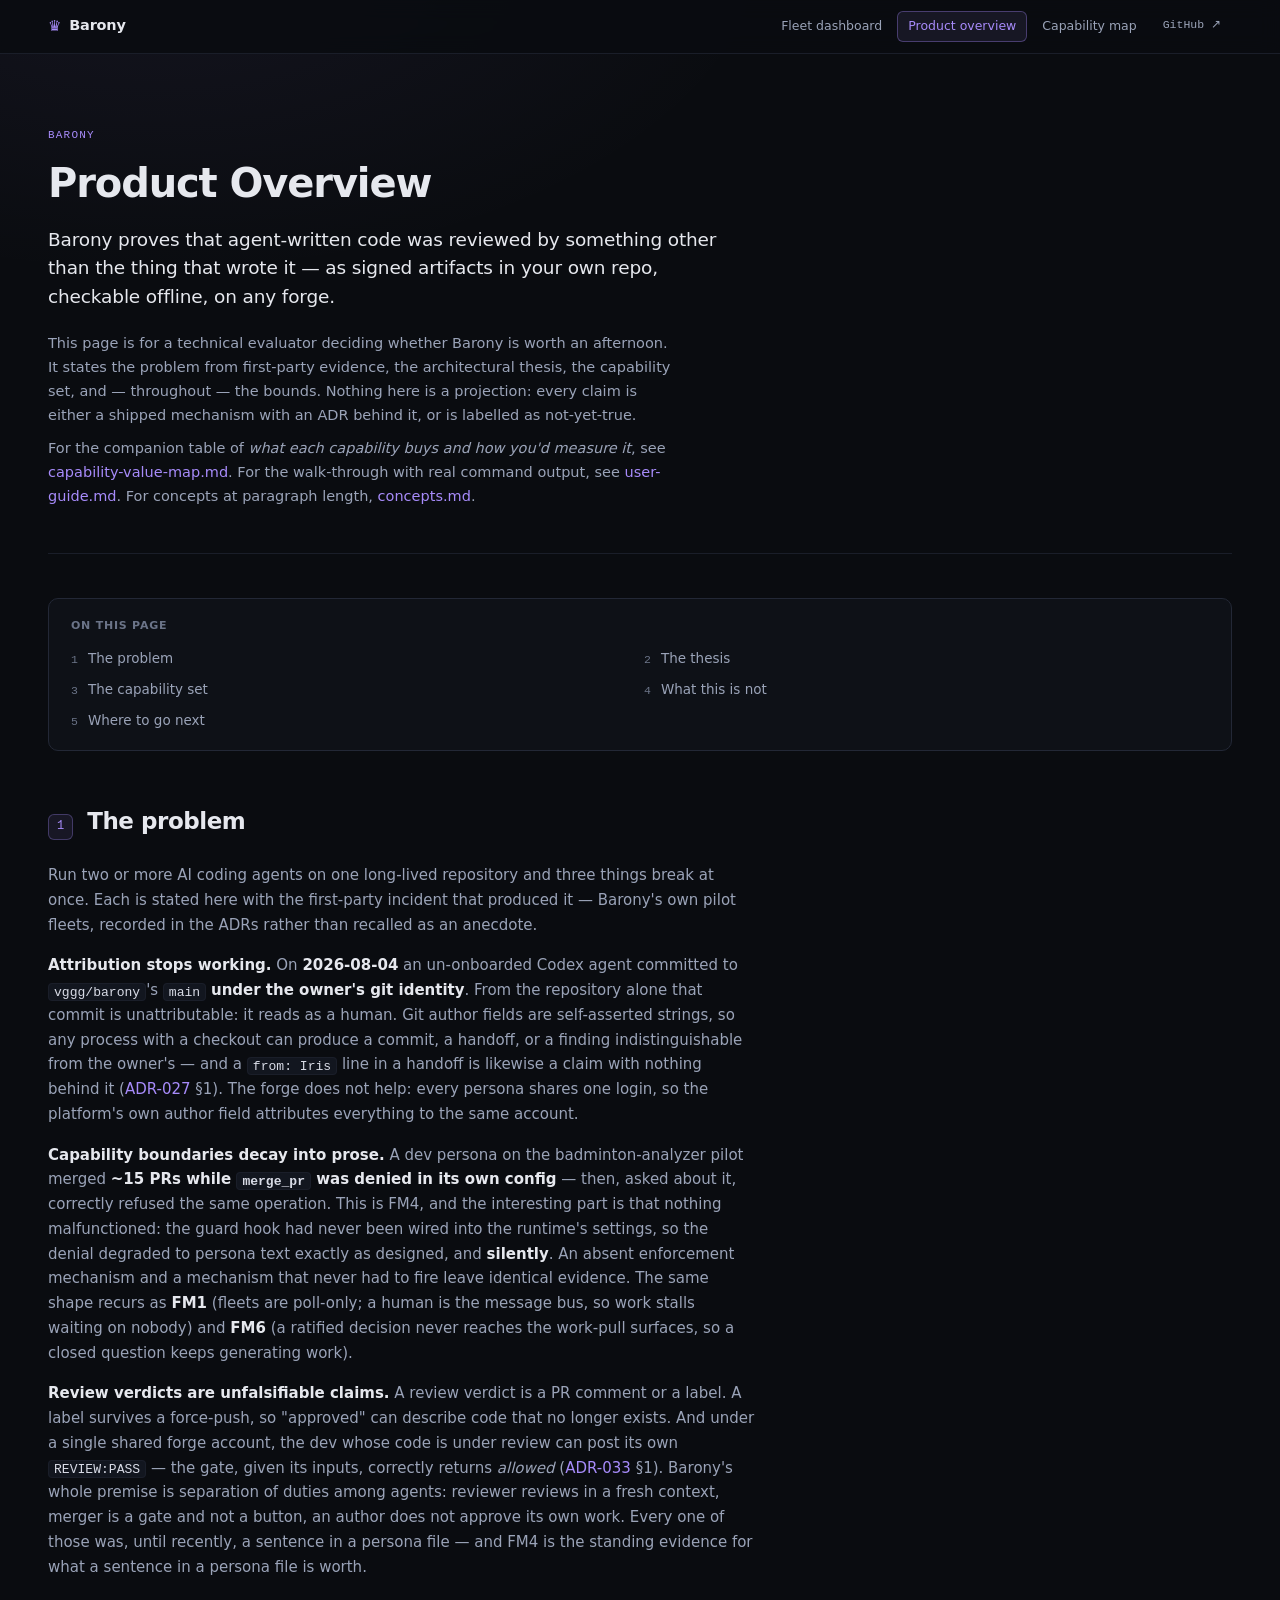
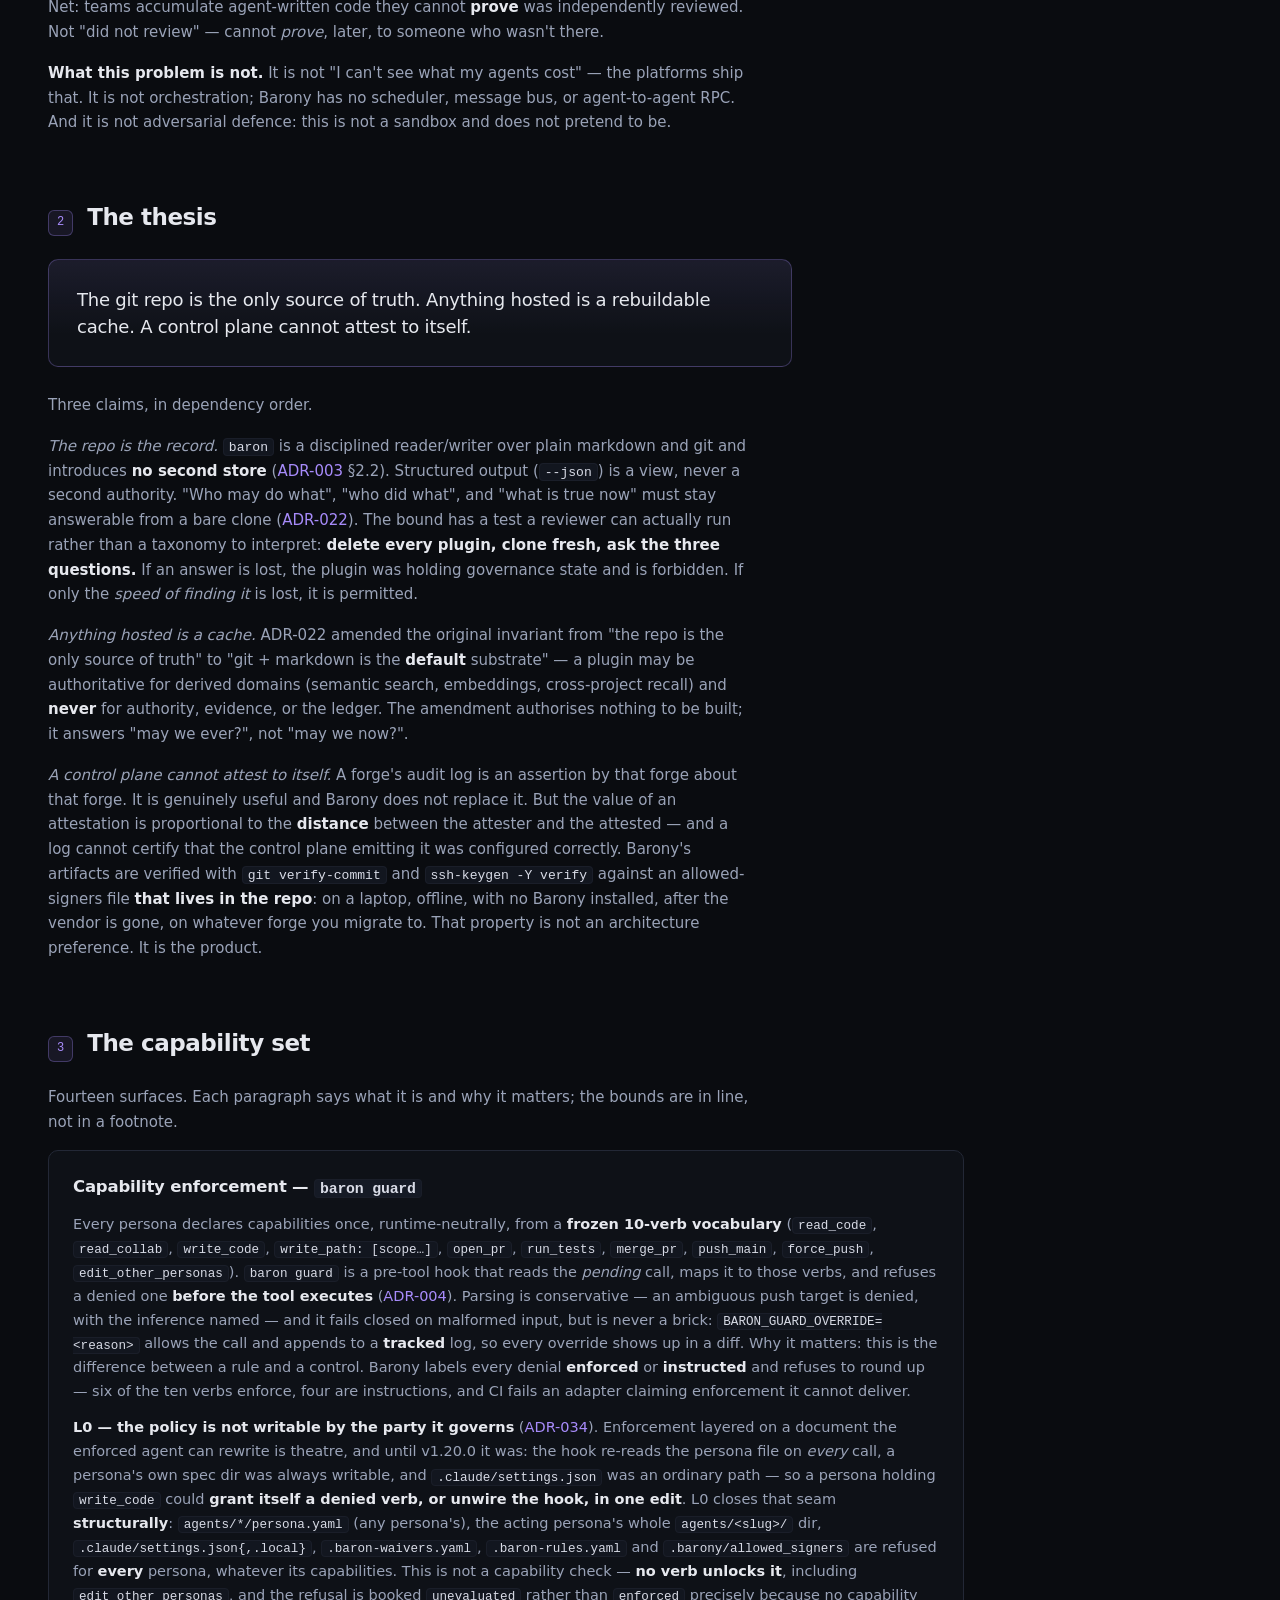
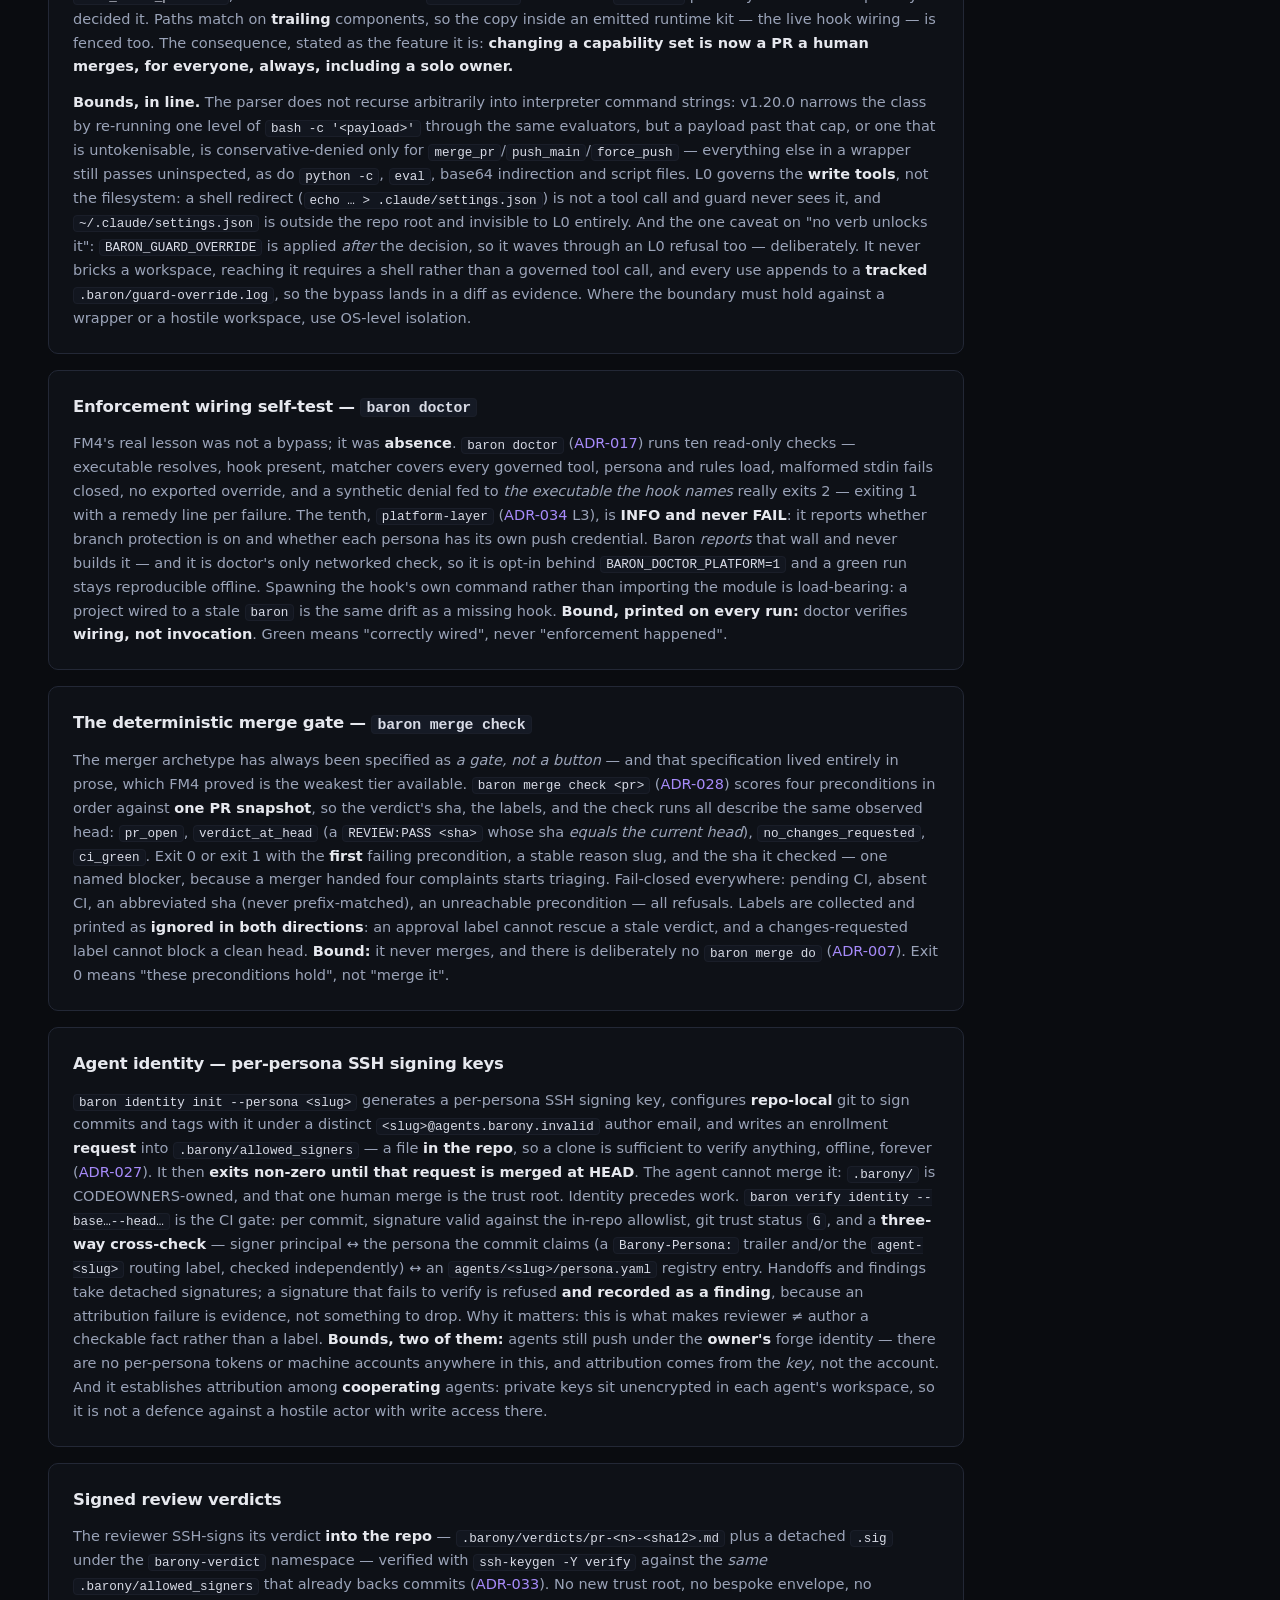
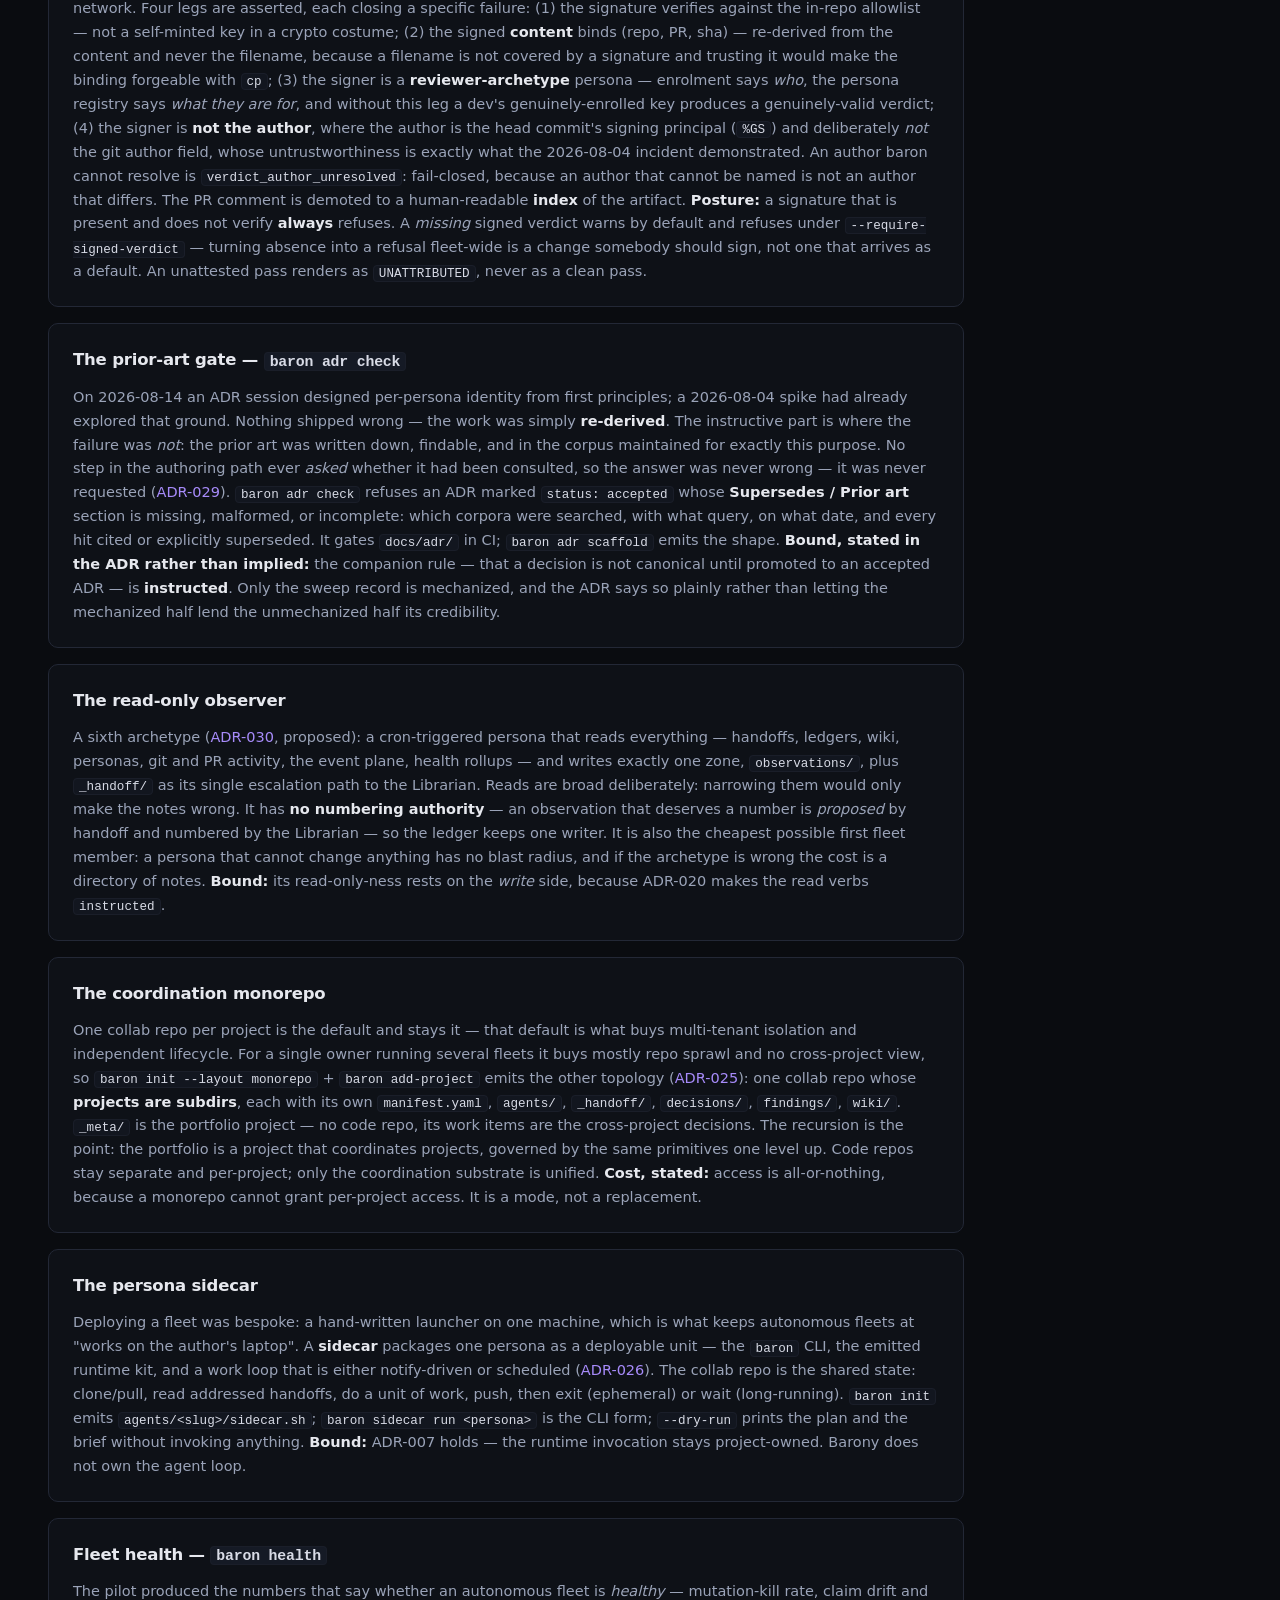
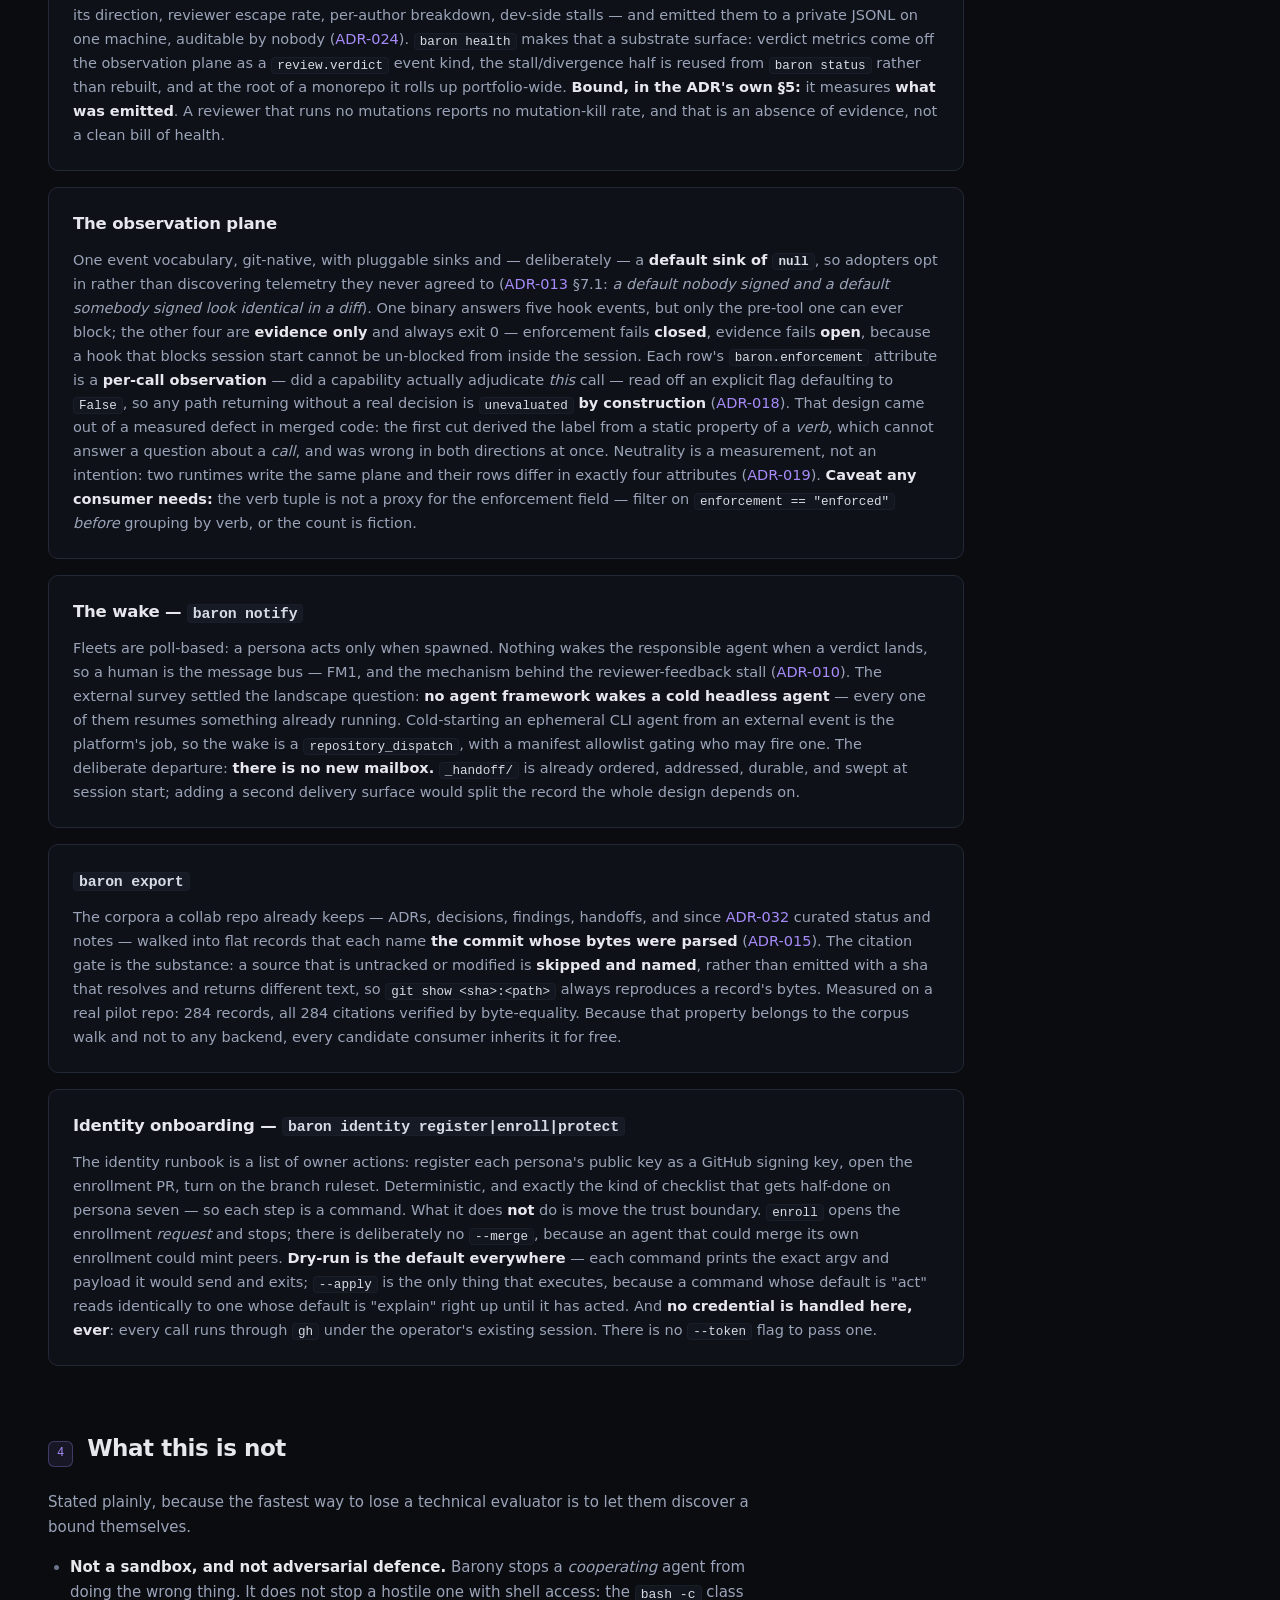
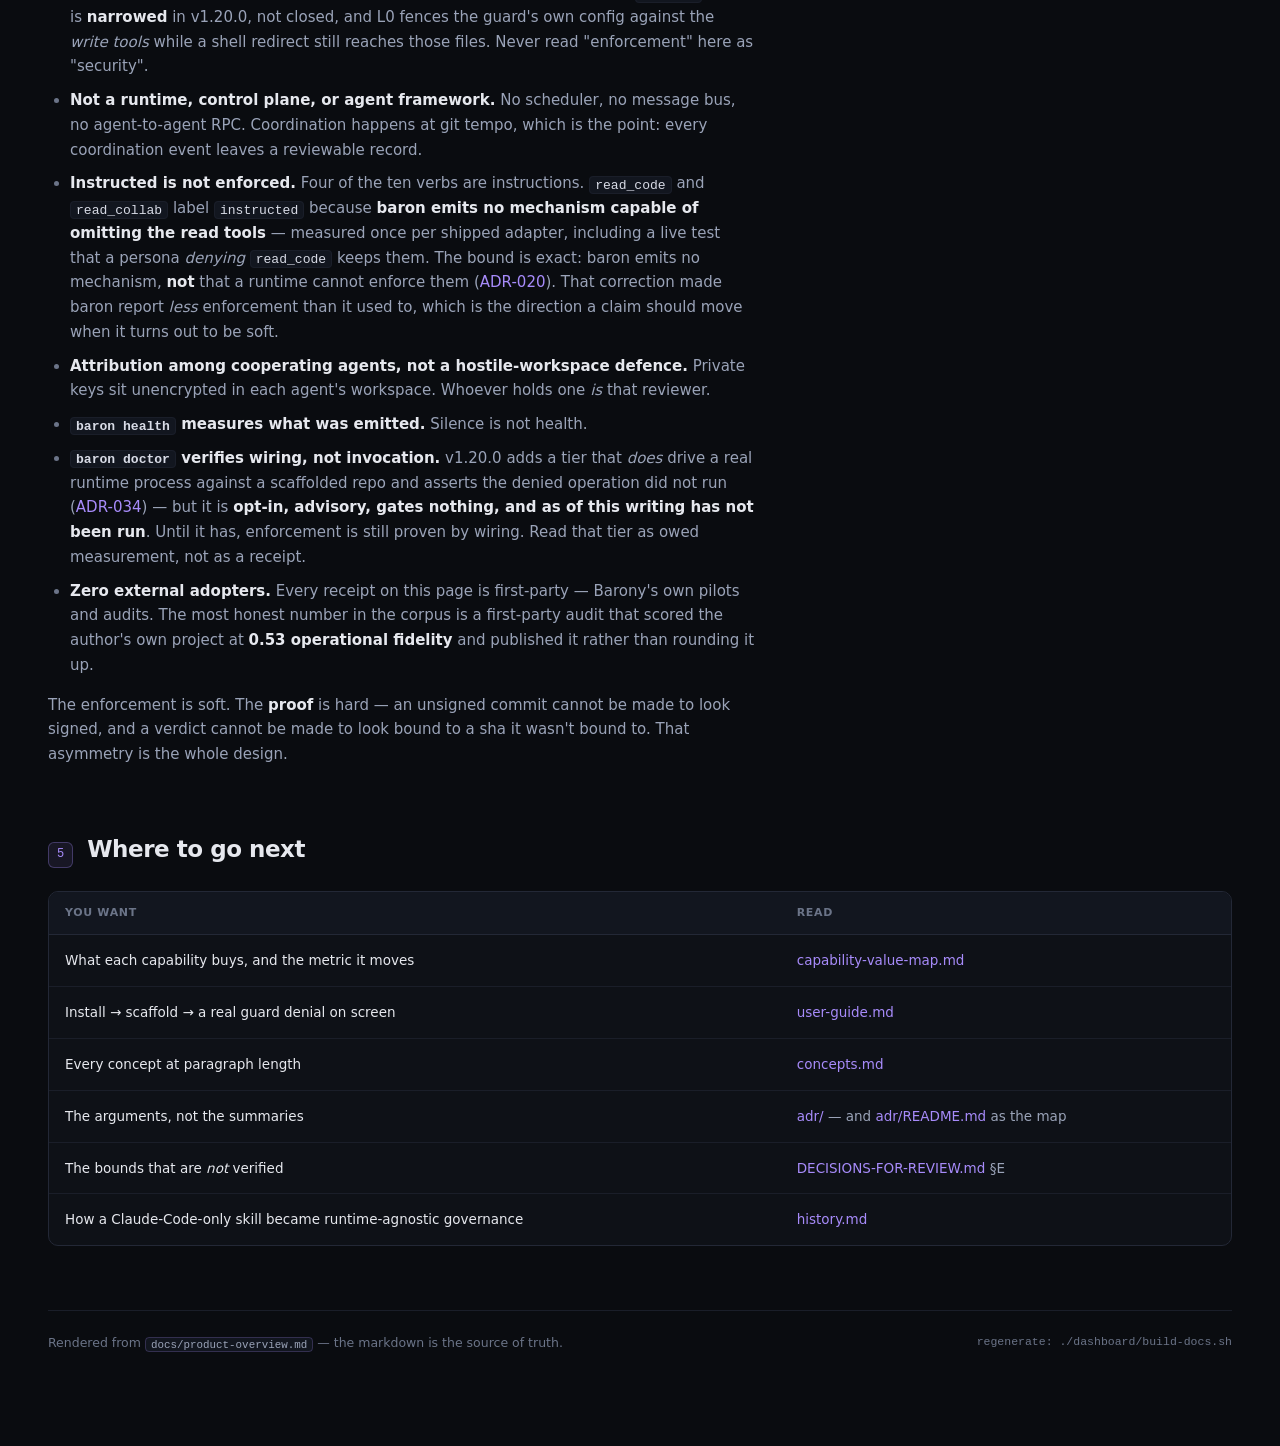
==== commit 8c11a4b8: "atlas: docs | fold reviewer nits into ADR-034 — L0 override honesty, trailing-match pin, product doc" ====
--- a/dashboard/overview/index.html
+++ b/dashboard/overview/index.html
@@ -41,11 +41,13 @@
 <div class="cards-col">
 <article class="cap">
 <h3>Capability enforcement — <code>baron guard</code></h3>
-<p>Every persona declares capabilities once, runtime-neutrally, from a <strong>frozen 10-verb vocabulary</strong> (<code>read_code</code>, <code>read_collab</code>, <code>write_code</code>, <code>write_path: [scope…]</code>, <code>open_pr</code>, <code>run_tests</code>, <code>merge_pr</code>, <code>push_main</code>, <code>force_push</code>, <code>edit_other_personas</code>). <code>baron guard</code> is a pre-tool hook that reads the <em>pending</em> call, maps it to those verbs, and refuses a denied one <strong>before the tool executes</strong> (<a href="https://github.com/vggg/barony/blob/main/docs/adr/ADR-004-baron-guard-enforcement.md">ADR-004</a>). Parsing is conservative — an ambiguous push target is denied, with the inference named — and it fails closed on malformed input, but is never a brick: <code>BARON_GUARD_OVERRIDE=&lt;reason&gt;</code> allows the call and appends to a <strong>tracked</strong> log, so every override shows up in a diff. Why it matters: this is the difference between a rule and a control. Barony labels every denial <strong>enforced</strong> or <strong>instructed</strong> and refuses to round up — six of the ten verbs enforce, four are instructions, and CI fails an adapter claiming enforcement it cannot deliver. <strong>Bound:</strong> the parser does not recurse into interpreter command strings, so <code>bash -c &#x27;git push origin main&#x27;</code> is not caught. This is documented on purpose. Where the boundary must hold against a wrapper, use OS-level isolation.</p>
+<p>Every persona declares capabilities once, runtime-neutrally, from a <strong>frozen 10-verb vocabulary</strong> (<code>read_code</code>, <code>read_collab</code>, <code>write_code</code>, <code>write_path: [scope…]</code>, <code>open_pr</code>, <code>run_tests</code>, <code>merge_pr</code>, <code>push_main</code>, <code>force_push</code>, <code>edit_other_personas</code>). <code>baron guard</code> is a pre-tool hook that reads the <em>pending</em> call, maps it to those verbs, and refuses a denied one <strong>before the tool executes</strong> (<a href="https://github.com/vggg/barony/blob/main/docs/adr/ADR-004-baron-guard-enforcement.md">ADR-004</a>). Parsing is conservative — an ambiguous push target is denied, with the inference named — and it fails closed on malformed input, but is never a brick: <code>BARON_GUARD_OVERRIDE=&lt;reason&gt;</code> allows the call and appends to a <strong>tracked</strong> log, so every override shows up in a diff. Why it matters: this is the difference between a rule and a control. Barony labels every denial <strong>enforced</strong> or <strong>instructed</strong> and refuses to round up — six of the ten verbs enforce, four are instructions, and CI fails an adapter claiming enforcement it cannot deliver.</p>
+<p><strong>L0 — the policy is not writable by the party it governs</strong> (<a href="https://github.com/vggg/barony/blob/main/docs/adr/ADR-034-deterministic-capability-enforcement.md">ADR-034</a>). Enforcement layered on a document the enforced agent can rewrite is theatre, and until v1.20.0 it was: the hook re-reads the persona file on <em>every</em> call, a persona&#x27;s own spec dir was always writable, and <code>.claude/settings.json</code> was an ordinary path — so a persona holding <code>write_code</code> could <strong>grant itself a denied verb, or unwire the hook, in one edit</strong>. L0 closes that seam <strong>structurally</strong>: <code>agents/*/persona.yaml</code> (any persona&#x27;s), the acting persona&#x27;s whole <code>agents/&lt;slug&gt;/</code> dir, <code>.claude/settings.json{,.local}</code>, <code>.baron-waivers.yaml</code>, <code>.baron-rules.yaml</code> and <code>.barony/allowed_signers</code> are refused for <strong>every</strong> persona, whatever its capabilities. This is not a capability check — <strong>no verb unlocks it</strong>, including <code>edit_other_personas</code>, and the refusal is booked <code>unevaluated</code> rather than <code>enforced</code> precisely because no capability decided it. Paths match on <strong>trailing</strong> components, so the copy inside an emitted runtime kit — the live hook wiring — is fenced too. The consequence, stated as the feature it is: <strong>changing a capability set is now a PR a human merges, for everyone, always, including a solo owner.</strong></p>
+<p><strong>Bounds, in line.</strong> The parser does not recurse arbitrarily into interpreter command strings: v1.20.0 narrows the class by re-running one level of <code>bash -c &#x27;&lt;payload&gt;&#x27;</code> through the same evaluators, but a payload past that cap, or one that is untokenisable, is conservative-denied only for <code>merge_pr</code>/<code>push_main</code>/<code>force_push</code> — everything else in a wrapper still passes uninspected, as do <code>python -c</code>, <code>eval</code>, base64 indirection and script files. L0 governs the <strong>write tools</strong>, not the filesystem: a shell redirect (<code>echo … &gt; .claude/settings.json</code>) is not a tool call and guard never sees it, and <code>~/.claude/settings.json</code> is outside the repo root and invisible to L0 entirely. And the one caveat on &quot;no verb unlocks it&quot;: <code>BARON_GUARD_OVERRIDE</code> is applied <em>after</em> the decision, so it waves through an L0 refusal too — deliberately. It never bricks a workspace, reaching it requires a shell rather than a governed tool call, and every use appends to a <strong>tracked</strong> <code>.baron/guard-override.log</code>, so the bypass lands in a diff as evidence. Where the boundary must hold against a wrapper or a hostile workspace, use OS-level isolation.</p>
 </article>
 <article class="cap">
 <h3>Enforcement wiring self-test — <code>baron doctor</code></h3>
-<p>FM4&#x27;s real lesson was not a bypass; it was <strong>absence</strong>. <code>baron doctor</code> (<a href="https://github.com/vggg/barony/blob/main/docs/adr/ADR-017-baron-doctor-wiring-selftest.md">ADR-017</a>) runs nine read-only checks — executable resolves, hook present, matcher covers every governed tool, persona and rules load, malformed stdin fails closed, no exported override, and a synthetic denial fed to <em>the executable the hook names</em> really exits 2 — exiting 1 with a remedy line per failure. Spawning the hook&#x27;s own command rather than importing the module is load-bearing: a project wired to a stale <code>baron</code> is the same drift as a missing hook. <strong>Bound, printed on every run:</strong> doctor verifies <strong>wiring, not invocation</strong>. Green means &quot;correctly wired&quot;, never &quot;enforcement happened&quot;.</p>
+<p>FM4&#x27;s real lesson was not a bypass; it was <strong>absence</strong>. <code>baron doctor</code> (<a href="https://github.com/vggg/barony/blob/main/docs/adr/ADR-017-baron-doctor-wiring-selftest.md">ADR-017</a>) runs ten read-only checks — executable resolves, hook present, matcher covers every governed tool, persona and rules load, malformed stdin fails closed, no exported override, and a synthetic denial fed to <em>the executable the hook names</em> really exits 2 — exiting 1 with a remedy line per failure. The tenth, <code>platform-layer</code> (<a href="https://github.com/vggg/barony/blob/main/docs/adr/ADR-034-deterministic-capability-enforcement.md">ADR-034</a> L3), is <strong>INFO and never FAIL</strong>: it reports whether branch protection is on and whether each persona has its own push credential. Baron <em>reports</em> that wall and never builds it — and it is doctor&#x27;s only networked check, so it is opt-in behind <code>BARON_DOCTOR_PLATFORM=1</code> and a green run stays reproducible offline. Spawning the hook&#x27;s own command rather than importing the module is load-bearing: a project wired to a stale <code>baron</code> is the same drift as a missing hook. <strong>Bound, printed on every run:</strong> doctor verifies <strong>wiring, not invocation</strong>. Green means &quot;correctly wired&quot;, never &quot;enforcement happened&quot;.</p>
 </article>
 <article class="cap">
 <h3>The deterministic merge gate — <code>baron merge check</code></h3>
@@ -98,12 +100,12 @@
 </div></section>
 <section class="sec" id="what-this-is-not"><div class="sec-head"><span class="sec-num">4</span><h2>What this is not</h2></div><p>Stated plainly, because the fastest way to lose a technical evaluator is to let them discover a bound themselves.</p>
 <ul>
-<li><strong>Not a sandbox, and not adversarial defence.</strong> Barony stops a <em>cooperating</em> agent from doing the wrong thing. It does not stop a hostile one with shell access, and the <code>bash -c</code> bypass stands and is documented. Never read &quot;enforcement&quot; here as &quot;security&quot;.</li>
+<li><strong>Not a sandbox, and not adversarial defence.</strong> Barony stops a <em>cooperating</em> agent from doing the wrong thing. It does not stop a hostile one with shell access: the <code>bash -c</code> class is <strong>narrowed</strong> in v1.20.0, not closed, and L0 fences the guard&#x27;s own config against the <em>write tools</em> while a shell redirect still reaches those files. Never read &quot;enforcement&quot; here as &quot;security&quot;.</li>
 <li><strong>Not a runtime, control plane, or agent framework.</strong> No scheduler, no message bus, no agent-to-agent RPC. Coordination happens at git tempo, which is the point: every coordination event leaves a reviewable record.</li>
 <li><strong>Instructed is not enforced.</strong> Four of the ten verbs are instructions. <code>read_code</code> and <code>read_collab</code> label <code>instructed</code> because <strong>baron emits no mechanism capable of omitting the read tools</strong> — measured once per shipped adapter, including a live test that a persona <em>denying</em> <code>read_code</code> keeps them. The bound is exact: baron emits no mechanism, <strong>not</strong> that a runtime cannot enforce them (<a href="https://github.com/vggg/barony/blob/main/docs/adr/ADR-020-read-verb-posture-measured-on-four-adapters.md">ADR-020</a>). That correction made baron report <em>less</em> enforcement than it used to, which is the direction a claim should move when it turns out to be soft.</li>
 <li><strong>Attribution among cooperating agents, not a hostile-workspace defence.</strong> Private keys sit unencrypted in each agent&#x27;s workspace. Whoever holds one <em>is</em> that reviewer.</li>
 <li><strong><code>baron health</code> measures what was emitted.</strong> Silence is not health.</li>
-<li><strong><code>baron doctor</code> verifies wiring, not invocation.</strong> No test drives a real runtime process against a scaffolded repo; enforcement is proven by wiring.</li>
+<li><strong><code>baron doctor</code> verifies wiring, not invocation.</strong> v1.20.0 adds a tier that <em>does</em> drive a real runtime process against a scaffolded repo and asserts the denied operation did not run (<a href="https://github.com/vggg/barony/blob/main/docs/adr/ADR-034-deterministic-capability-enforcement.md">ADR-034</a>) — but it is <strong>opt-in, advisory, gates nothing, and as of this writing has not been run</strong>. Until it has, enforcement is still proven by wiring. Read that tier as owed measurement, not as a receipt.</li>
 <li><strong>Zero external adopters.</strong> Every receipt on this page is first-party — Barony&#x27;s own pilots and audits. The most honest number in the corpus is a first-party audit that scored the author&#x27;s own project at <strong>0.53 operational fidelity</strong> and published it rather than rounding it up.</li>
 </ul>
 <p>The enforcement is soft. The <strong>proof</strong> is hard — an unsigned commit cannot be made to look signed, and a verdict cannot be made to look bound to a sha it wasn&#x27;t bound to. That asymmetry is the whole design.</p></section>
